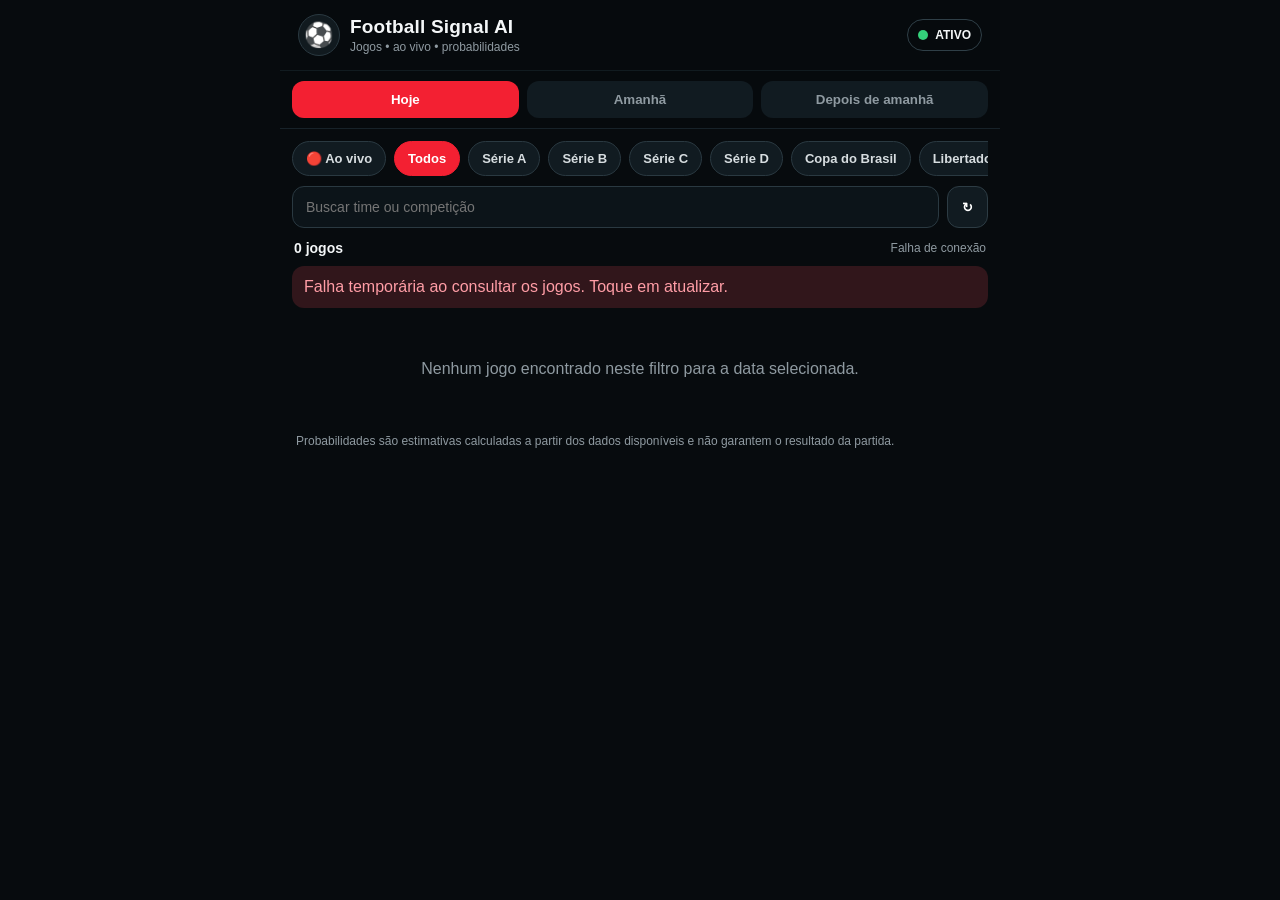
==== index.html @ c8e79b17 "Rebuild mobile UI with Sofascore-inspired match organization" ====
<!doctype html>
<html lang="pt-BR"><head><meta charset="utf-8"><meta name="viewport" content="width=device-width,initial-scale=1,maximum-scale=1,user-scalable=no"><meta name="theme-color" content="#070b0e"><title>Football Signal AI</title><style>
:root{--bg:#070b0e;--panel:#0d151a;--panel2:#111b21;--panel3:#162229;--text:#f4f7f8;--muted:#8f9aa1;--line:#24323a;--red:#f32032;--green:#34d27b;--amber:#f3c24f}
*{box-sizing:border-box}html,body{margin:0;background:var(--bg);color:var(--text);font-family:Inter,Arial,sans-serif}body{min-height:100vh}.app{max-width:720px;margin:auto;padding-bottom:40px}.topbar{position:sticky;top:0;z-index:20;background:rgba(7,11,14,.96);backdrop-filter:blur(12px);border-bottom:1px solid #172229}.brand{display:flex;align-items:center;justify-content:space-between;padding:14px 16px}.brand-left{display:flex;align-items:center;gap:10px}.ball{width:42px;height:42px;border-radius:50%;display:grid;place-items:center;background:#111a1f;border:1px solid #2a3941;font-size:24px}.title{font-size:19px;font-weight:900;letter-spacing:.2px}.subtitle{font-size:12px;color:var(--muted);margin-top:2px}.live-status{display:flex;align-items:center;gap:7px;font-weight:800;font-size:12px;border:1px solid #2f3f47;padding:8px 10px;border-radius:999px}.live-status i{width:10px;height:10px;border-radius:50%;background:var(--green);display:inline-block}.datebar{display:grid;grid-template-columns:repeat(3,1fr);gap:8px;padding:10px 12px;border-top:1px solid #111b20}.datebtn{border:0;background:var(--panel2);color:var(--muted);padding:11px 8px;border-radius:12px;font-weight:800}.datebtn.active{background:var(--red);color:#fff}.toolbar{padding:12px}.quick{display:flex;gap:8px;overflow-x:auto;scrollbar-width:none;padding-bottom:8px}.quick::-webkit-scrollbar{display:none}.chip{white-space:nowrap;border:1px solid #2a3941;background:var(--panel2);color:#d7dde0;border-radius:999px;padding:9px 13px;font-weight:800;font-size:13px}.chip.active{background:var(--red);border-color:var(--red);color:#fff}.searchrow{display:flex;gap:8px;margin-top:2px}.search{flex:1;border:1px solid #2a3941;background:#0c1419;color:#fff;border-radius:12px;padding:12px 13px;font-size:14px;outline:none}.refresh{border:1px solid #2d3c44;background:var(--panel2);color:#fff;border-radius:12px;padding:0 14px;font-weight:900}.summary{display:flex;align-items:center;justify-content:space-between;padding:0 14px 10px}.summary strong{font-size:14px}.summary span{font-size:12px;color:var(--muted)}.notice{margin:0 12px 10px;padding:12px;border-radius:12px;background:#31161b;color:#ff9da6;display:none}.league-card{margin:0 10px 12px;border:1px solid var(--line);border-radius:16px;overflow:hidden;background:var(--panel)}.league-head{display:flex;align-items:center;justify-content:space-between;padding:12px 13px;background:#10191f;border-bottom:1px solid var(--line)}.league-name{font-weight:900;font-size:15px}.league-count{font-size:12px;color:var(--muted)}.match{padding:12px 13px;border-bottom:1px solid #1f2b32}.match:last-child{border-bottom:0}.match-top{display:flex;align-items:flex-start;justify-content:space-between;gap:10px}.time{min-width:52px;color:var(--muted);font-size:12px;padding-top:3px}.fixture{flex:1}.team{display:flex;align-items:center;justify-content:space-between;gap:8px;font-weight:800;font-size:15px;line-height:1.45}.score{font-weight:900;min-width:24px;text-align:right}.state{font-size:11px;color:var(--muted);margin-top:3px}.live{color:#ff5663;font-weight:900}.markets{display:grid;grid-template-columns:repeat(3,1fr);gap:7px;margin-top:10px}.market{background:var(--panel3);border-radius:10px;padding:8px 6px;text-align:center}.market small{display:block;color:var(--muted);font-size:11px}.market b{display:block;font-size:16px;margin-top:2px}.confidence{margin-top:8px;background:#10271b;color:#55e28f;border-radius:10px;padding:8px;text-align:center;font-size:12px;font-weight:900}.empty{padding:42px 18px;text-align:center;color:var(--muted)}.footer-note{padding:0 16px;color:var(--muted);font-size:12px;line-height:1.5}@media(min-width:640px){.match{padding:14px 16px}.brand{padding-left:18px;padding-right:18px}}
</style></head><body><main class="app"><header class="topbar"><div class="brand"><div class="brand-left"><div class="ball">⚽</div><div><div class="title">Football Signal AI</div><div class="subtitle">Jogos • ao vivo • probabilidades</div></div></div><div class="live-status"><i></i>ATIVO</div></div><div class="datebar" id="days"></div></header><section class="toolbar"><div class="quick" id="leagueFilters"><button class="chip" onclick="setLeague('LIVE',this)">🔴 Ao vivo</button><button class="chip active" onclick="setLeague('ALL',this)">Todos</button><button class="chip" onclick="setLeague('serie a',this)">Série A</button><button class="chip" onclick="setLeague('serie b',this)">Série B</button><button class="chip" onclick="setLeague('serie c',this)">Série C</button><button class="chip" onclick="setLeague('serie d',this)">Série D</button><button class="chip" onclick="setLeague('copa do brasil',this)">Copa do Brasil</button><button class="chip" onclick="setLeague('libertadores',this)">Libertadores</button><button class="chip" onclick="setLeague('sudamericana',this)">Sul-Americana</button><button class="chip" onclick="setLeague('champions',this)">Champions</button></div><div class="searchrow"><input id="search" class="search" placeholder="Buscar time ou competição" oninput="render()"><button class="refresh" onclick="loadGames()">↻</button></div></section><div class="summary"><strong id="count">Carregando...</strong><span id="updated">Conectando</span></div><div id="notice" class="notice"></div><section id="games"></section><p class="footer-note">Probabilidades são estimativas calculadas a partir dos dados disponíveis e não garantem o resultado da partida.</p></main><script>
let games=[],selectedLeague='ALL',selectedDate=localISO(0);const API='/api/fixtures';
function localISO(add){let d=new Date();d.setDate(d.getDate()+add);return `${d.getFullYear()}-${String(d.getMonth()+1).padStart(2,'0')}-${String(d.getDate()).padStart(2,'0')}`}
function clean(s=''){return String(s).toLowerCase().normalize('NFD').replace(/[\u0300-\u036f]/g,'')}
function buildDays(){let el=document.getElementById('days');el.innerHTML='';['Hoje','Amanhã','Depois de amanhã'].forEach((n,i)=>{let b=document.createElement('button');b.className='datebtn'+(selectedDate===localISO(i)?' active':'');b.textContent=n;b.onclick=()=>{selectedDate=localISO(i);buildDays();loadGames()};el.appendChild(b)})}
function setLeague(v,btn){selectedLeague=v;document.querySelectorAll('#leagueFilters .chip').forEach(b=>b.classList.remove('active'));if(btn)btn.classList.add('active');render()}
function pct(g){let seed=[g.home.name,g.away.name,g.league].join('').split('').reduce((a,c)=>a+c.charCodeAt(0),0),h=30+(seed%35),d=18+(seed%15),a=100-h-d;if(a<15){a=15;h=100-d-a}return{home:h,draw:d,away:a}}
function normalize(g){let p=pct(g),sc=g.score||{};return{league:String(g.league||'Futebol'),country:String(g.country||''),home:g.home||{name:'Casa'},away:g.away||{name:'Fora'},start:g.start||'',live:!!g.live,finished:!!g.finished,state:g.state||'',scoreHome:sc.home,scoreAway:sc.away,p}}
function confidence(p){let max=Math.max(p.home,p.draw,p.away);if(p.home===max&&p.home>=55)return'🤖 CONFIANÇA CASA';if(p.away===max&&p.away>=55)return'🤖 CONFIANÇA FORA';if(p.draw===max&&p.draw>=40)return'🤖 CONFIANÇA EMPATE';return''}
function leagueMatch(g,v){if(v==='ALL')return true;if(v==='LIVE')return g.live;let l=clean(g.league),x=clean(v);if(x==='sudamericana')return l.includes('sudamericana')||l.includes('sul americana');return l.includes(x)}
function matchTime(g){if(g.live)return'<span class="live">AO VIVO</span>';if(!g.start)return'—';let d=new Date(g.start);return d.toLocaleTimeString('pt-BR',{hour:'2-digit',minute:'2-digit'})}
async function loadGames(){let n=document.getElementById('notice');n.style.display='none';document.getElementById('updated').textContent='Atualizando...';try{let r=await fetch(API+'?date='+selectedDate+'&_='+Date.now(),{cache:'no-store'});if(!r.ok)throw Error('HTTP '+r.status);let data=await r.json();games=(data.games||[]).map(normalize);document.getElementById('updated').textContent=`${games.length} carregados • ${new Date().toLocaleTimeString('pt-BR',{hour:'2-digit',minute:'2-digit'})}`;render()}catch(e){games=[];n.textContent='Falha temporária ao consultar os jogos. Toque em atualizar.';n.style.display='block';document.getElementById('updated').textContent='Falha de conexão';render()}}
function render(){let q=clean(document.getElementById('search').value),list=games.filter(g=>leagueMatch(g,selectedLeague)&&clean(`${g.home.name} ${g.away.name} ${g.league} ${g.country}`).includes(q));list.sort((a,b)=>(Number(b.live)-Number(a.live))||(new Date(a.start||0)-new Date(b.start||0)));document.getElementById('count').textContent=list.length+' jogos';let root=document.getElementById('games');root.innerHTML='';if(!list.length){root.innerHTML='<div class="empty">Nenhum jogo encontrado neste filtro para a data selecionada.</div>';return}let groups={};list.forEach(g=>(groups[g.league]??=[]).push(g));Object.entries(groups).forEach(([league,arr])=>{let card=document.createElement('div');card.className='league-card';card.innerHTML=`<div class="league-head"><div class="league-name">${league}</div><div class="league-count">${arr.length} jogo${arr.length>1?'s':''}</div></div>`;arr.forEach(g=>{let c=confidence(g.p),scoreH=g.scoreHome==null?'':g.scoreHome,scoreA=g.scoreAway==null?'':g.scoreAway,state=g.live?g.state:(g.finished?'Finalizado':g.state||'Agendado');card.insertAdjacentHTML('beforeend',`<div class="match"><div class="match-top"><div class="time">${matchTime(g)}</div><div class="fixture"><div class="team"><span>${g.home.name}</span><span class="score">${scoreH}</span></div><div class="team"><span>${g.away.name}</span><span class="score">${scoreA}</span></div><div class="state">${state}</div></div></div><div class="markets"><div class="market"><small>Casa</small><b>${g.p.home}%</b></div><div class="market"><small>Empate</small><b>${g.p.draw}%</b></div><div class="market"><small>Fora</small><b>${g.p.away}%</b></div></div>${c?`<div class="confidence">${c}</div>`:''}</div>`)});root.appendChild(card)})}
buildDays();loadGames();setInterval(loadGames,60000);
</script></body></html>
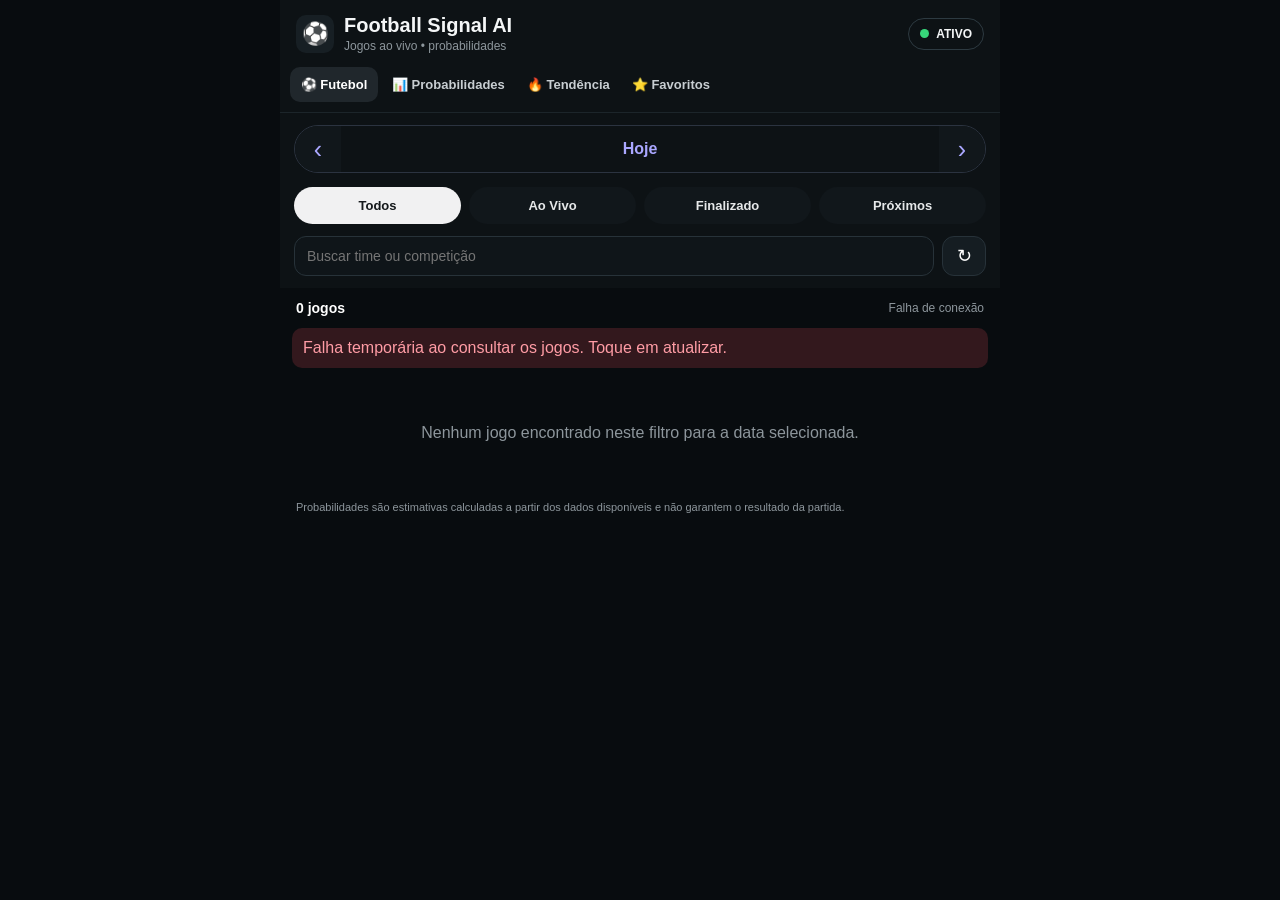
==== commit 512f6544: "Rebuild mobile match list with Sofascore-inspired structure and confidence probabilities" ====
--- a/index.html
+++ b/index.html
@@ -1,19 +1,20 @@
 <!doctype html>
-<html lang="pt-BR"><head><meta charset="utf-8"><meta name="viewport" content="width=device-width,initial-scale=1,maximum-scale=1,user-scalable=no"><meta name="theme-color" content="#070b0e"><title>Football Signal AI</title><style>
-:root{--bg:#070b0e;--panel:#0d151a;--panel2:#111b21;--panel3:#162229;--text:#f4f7f8;--muted:#8f9aa1;--line:#24323a;--red:#f32032;--green:#34d27b;--amber:#f3c24f}
-*{box-sizing:border-box}html,body{margin:0;background:var(--bg);color:var(--text);font-family:Inter,Arial,sans-serif}body{min-height:100vh}.app{max-width:720px;margin:auto;padding-bottom:40px}.topbar{position:sticky;top:0;z-index:20;background:rgba(7,11,14,.96);backdrop-filter:blur(12px);border-bottom:1px solid #172229}.brand{display:flex;align-items:center;justify-content:space-between;padding:14px 16px}.brand-left{display:flex;align-items:center;gap:10px}.ball{width:42px;height:42px;border-radius:50%;display:grid;place-items:center;background:#111a1f;border:1px solid #2a3941;font-size:24px}.title{font-size:19px;font-weight:900;letter-spacing:.2px}.subtitle{font-size:12px;color:var(--muted);margin-top:2px}.live-status{display:flex;align-items:center;gap:7px;font-weight:800;font-size:12px;border:1px solid #2f3f47;padding:8px 10px;border-radius:999px}.live-status i{width:10px;height:10px;border-radius:50%;background:var(--green);display:inline-block}.datebar{display:grid;grid-template-columns:repeat(3,1fr);gap:8px;padding:10px 12px;border-top:1px solid #111b20}.datebtn{border:0;background:var(--panel2);color:var(--muted);padding:11px 8px;border-radius:12px;font-weight:800}.datebtn.active{background:var(--red);color:#fff}.toolbar{padding:12px}.quick{display:flex;gap:8px;overflow-x:auto;scrollbar-width:none;padding-bottom:8px}.quick::-webkit-scrollbar{display:none}.chip{white-space:nowrap;border:1px solid #2a3941;background:var(--panel2);color:#d7dde0;border-radius:999px;padding:9px 13px;font-weight:800;font-size:13px}.chip.active{background:var(--red);border-color:var(--red);color:#fff}.searchrow{display:flex;gap:8px;margin-top:2px}.search{flex:1;border:1px solid #2a3941;background:#0c1419;color:#fff;border-radius:12px;padding:12px 13px;font-size:14px;outline:none}.refresh{border:1px solid #2d3c44;background:var(--panel2);color:#fff;border-radius:12px;padding:0 14px;font-weight:900}.summary{display:flex;align-items:center;justify-content:space-between;padding:0 14px 10px}.summary strong{font-size:14px}.summary span{font-size:12px;color:var(--muted)}.notice{margin:0 12px 10px;padding:12px;border-radius:12px;background:#31161b;color:#ff9da6;display:none}.league-card{margin:0 10px 12px;border:1px solid var(--line);border-radius:16px;overflow:hidden;background:var(--panel)}.league-head{display:flex;align-items:center;justify-content:space-between;padding:12px 13px;background:#10191f;border-bottom:1px solid var(--line)}.league-name{font-weight:900;font-size:15px}.league-count{font-size:12px;color:var(--muted)}.match{padding:12px 13px;border-bottom:1px solid #1f2b32}.match:last-child{border-bottom:0}.match-top{display:flex;align-items:flex-start;justify-content:space-between;gap:10px}.time{min-width:52px;color:var(--muted);font-size:12px;padding-top:3px}.fixture{flex:1}.team{display:flex;align-items:center;justify-content:space-between;gap:8px;font-weight:800;font-size:15px;line-height:1.45}.score{font-weight:900;min-width:24px;text-align:right}.state{font-size:11px;color:var(--muted);margin-top:3px}.live{color:#ff5663;font-weight:900}.markets{display:grid;grid-template-columns:repeat(3,1fr);gap:7px;margin-top:10px}.market{background:var(--panel3);border-radius:10px;padding:8px 6px;text-align:center}.market small{display:block;color:var(--muted);font-size:11px}.market b{display:block;font-size:16px;margin-top:2px}.confidence{margin-top:8px;background:#10271b;color:#55e28f;border-radius:10px;padding:8px;text-align:center;font-size:12px;font-weight:900}.empty{padding:42px 18px;text-align:center;color:var(--muted)}.footer-note{padding:0 16px;color:var(--muted);font-size:12px;line-height:1.5}@media(min-width:640px){.match{padding:14px 16px}.brand{padding-left:18px;padding-right:18px}}
-</style></head><body><main class="app"><header class="topbar"><div class="brand"><div class="brand-left"><div class="ball">⚽</div><div><div class="title">Football Signal AI</div><div class="subtitle">Jogos • ao vivo • probabilidades</div></div></div><div class="live-status"><i></i>ATIVO</div></div><div class="datebar" id="days"></div></header><section class="toolbar"><div class="quick" id="leagueFilters"><button class="chip" onclick="setLeague('LIVE',this)">🔴 Ao vivo</button><button class="chip active" onclick="setLeague('ALL',this)">Todos</button><button class="chip" onclick="setLeague('serie a',this)">Série A</button><button class="chip" onclick="setLeague('serie b',this)">Série B</button><button class="chip" onclick="setLeague('serie c',this)">Série C</button><button class="chip" onclick="setLeague('serie d',this)">Série D</button><button class="chip" onclick="setLeague('copa do brasil',this)">Copa do Brasil</button><button class="chip" onclick="setLeague('libertadores',this)">Libertadores</button><button class="chip" onclick="setLeague('sudamericana',this)">Sul-Americana</button><button class="chip" onclick="setLeague('champions',this)">Champions</button></div><div class="searchrow"><input id="search" class="search" placeholder="Buscar time ou competição" oninput="render()"><button class="refresh" onclick="loadGames()">↻</button></div></section><div class="summary"><strong id="count">Carregando...</strong><span id="updated">Conectando</span></div><div id="notice" class="notice"></div><section id="games"></section><p class="footer-note">Probabilidades são estimativas calculadas a partir dos dados disponíveis e não garantem o resultado da partida.</p></main><script>
-let games=[],selectedLeague='ALL',selectedDate=localISO(0);const API='/api/fixtures';
+<html lang="pt-BR"><head><meta charset="utf-8"><meta name="viewport" content="width=device-width,initial-scale=1,maximum-scale=1,user-scalable=no"><meta name="theme-color" content="#0b0f12"><title>Football Signal AI</title><style>
+:root{--bg:#080c0f;--surface:#11171b;--surface2:#171e23;--surface3:#1c252b;--text:#f4f6f7;--muted:#8d969c;--line:#273239;--accent:#7b78ff;--red:#c93d46;--green:#37d67a}
+*{box-sizing:border-box}html,body{margin:0;background:var(--bg);color:var(--text);font-family:Inter,Arial,sans-serif}body{min-height:100vh}.app{max-width:720px;margin:auto;padding-bottom:28px}.top{position:sticky;top:0;z-index:30;background:#0d1215;border-bottom:1px solid #1c252a}.brand{display:flex;align-items:center;justify-content:space-between;padding:14px 16px}.brand-left{display:flex;align-items:center;gap:10px}.logo{width:38px;height:38px;border-radius:10px;background:#171f24;display:grid;place-items:center;font-size:22px}.brand h1{font-size:20px;margin:0;font-weight:900}.brand p{margin:2px 0 0;color:var(--muted);font-size:12px}.activebot{display:flex;align-items:center;gap:7px;padding:8px 11px;border-radius:999px;border:1px solid #2d3a41;font-weight:900;font-size:12px}.activebot i{width:9px;height:9px;background:var(--green);border-radius:50%;display:block}.sports{display:flex;gap:6px;overflow:auto;padding:0 10px 10px;scrollbar-width:none}.sports::-webkit-scrollbar{display:none}.sport{min-width:88px;text-align:center;padding:10px 8px;border-radius:10px;background:transparent;color:#c8ced2;font-weight:800;font-size:13px;border:0}.sport.active{background:#20272c;color:#fff}.controls{padding:12px 14px;background:#0d1215}.date-nav{display:grid;grid-template-columns:46px 1fr 46px;align-items:center;border:1px solid #2b3340;border-radius:999px;overflow:hidden}.date-nav button{border:0;background:#11171b;color:#aaa7ff;height:46px;font-size:25px}.date-center{text-align:center;font-weight:900;color:#aaa7ff}.tabs{display:grid;grid-template-columns:repeat(4,1fr);gap:8px;margin-top:14px}.tab{border:0;border-radius:999px;padding:11px 5px;background:#11171b;color:#e6e8e9;font-weight:900;font-size:13px}.tab.active{background:#f1f1f2;color:#15191c}.tab.live.active{background:#4d252a;color:#ff666d}.tools{display:flex;gap:8px;margin-top:12px}.search{flex:1;border:1px solid var(--line);border-radius:12px;background:#0f1519;color:#fff;padding:11px 12px;font-size:14px}.refresh{width:44px;border:1px solid var(--line);border-radius:12px;background:#151d22;color:#fff;font-size:18px}.summary{display:flex;justify-content:space-between;align-items:center;padding:12px 16px;color:var(--muted);font-size:12px}.summary b{color:#fff;font-size:14px}.notice{display:none;margin:0 12px 10px;padding:11px;border-radius:10px;background:#33181d;color:#ff9ca5}.league{margin:0 12px 12px;border-radius:18px;overflow:hidden;background:var(--surface);border:1px solid var(--line)}.league-head{display:grid;grid-template-columns:44px 1fr auto 42px;align-items:center;gap:8px;padding:12px 12px;background:#12191d}.cup{width:36px;height:36px;border-radius:50%;background:#1b252b;display:grid;place-items:center;font-size:20px}.lname{font-weight:900;font-size:15px;line-height:1.2}.country{color:var(--muted);font-size:12px;margin-top:3px}.badge{min-width:28px;height:28px;border-radius:50%;background:#0c1114;display:grid;place-items:center;font-size:12px;font-weight:900}.chev{width:38px;height:38px;border:1px solid #2d383f;border-radius:50%;display:grid;place-items:center;color:#aab2b7;font-size:19px}.match{display:grid;grid-template-columns:58px 1fr 34px;gap:8px;padding:11px 12px;border-top:1px solid #222c32;align-items:center}.mtime{font-size:12px;color:var(--muted);text-align:center}.mtime.live{color:#ff5962;font-weight:900}.teams{min-width:0}.team{display:flex;justify-content:space-between;align-items:center;gap:8px;line-height:1.5;font-weight:800}.team span:first-child{white-space:nowrap;overflow:hidden;text-overflow:ellipsis}.score{min-width:20px;text-align:right;font-weight:900}.fav{font-size:22px;color:#9aa3a8;text-align:center}.state{font-size:11px;color:var(--muted);margin-top:3px}.probs{grid-column:1/-1;display:grid;grid-template-columns:repeat(3,1fr);gap:7px;margin-top:3px}.prob{background:var(--surface3);border-radius:9px;padding:8px 5px;text-align:center}.prob small{display:block;color:var(--muted);font-size:10px}.prob b{display:block;font-size:15px;margin-top:2px}.confidence{grid-column:1/-1;background:#10271b;color:#52e38c;border-radius:9px;padding:8px;text-align:center;font-size:12px;font-weight:900}.empty{text-align:center;color:var(--muted);padding:46px 18px}.footer{padding:0 16px;color:var(--muted);font-size:11px;line-height:1.5}@media(max-width:430px){.brand h1{font-size:18px}.tabs{gap:6px}.tab{font-size:12px}.league{margin-left:8px;margin-right:8px}.match{grid-template-columns:52px 1fr 30px}}
+</style></head><body><main class="app"><header class="top"><div class="brand"><div class="brand-left"><div class="logo">⚽</div><div><h1>Football Signal AI</h1><p>Jogos ao vivo • probabilidades</p></div></div><div class="activebot"><i></i>ATIVO</div></div><div class="sports"><button class="sport active">⚽ Futebol</button><button class="sport">📊 Probabilidades</button><button class="sport">🔥 Tendência</button><button class="sport">⭐ Favoritos</button></div></header><section class="controls"><div class="date-nav"><button onclick="changeDay(-1)">‹</button><div class="date-center" id="dateLabel">Hoje</div><button onclick="changeDay(1)">›</button></div><div class="tabs"><button class="tab active" data-filter="ALL" onclick="setFilter('ALL',this)">Todos</button><button class="tab live" data-filter="LIVE" onclick="setFilter('LIVE',this)">Ao Vivo</button><button class="tab" data-filter="FINISHED" onclick="setFilter('FINISHED',this)">Finalizado</button><button class="tab" data-filter="UPCOMING" onclick="setFilter('UPCOMING',this)">Próximos</button></div><div class="tools"><input id="search" class="search" placeholder="Buscar time ou competição" oninput="render()"><button class="refresh" onclick="loadGames()">↻</button></div></section><div class="summary"><b id="count">Carregando...</b><span id="updated">Conectando</span></div><div class="notice" id="notice"></div><section id="games"></section><p class="footer">Probabilidades são estimativas calculadas a partir dos dados disponíveis e não garantem o resultado da partida.</p></main><script>
+let games=[],selectedFilter='ALL',dayOffset=0,selectedDate=localISO(0);const API='/api/fixtures';
 function localISO(add){let d=new Date();d.setDate(d.getDate()+add);return `${d.getFullYear()}-${String(d.getMonth()+1).padStart(2,'0')}-${String(d.getDate()).padStart(2,'0')}`}
 function clean(s=''){return String(s).toLowerCase().normalize('NFD').replace(/[\u0300-\u036f]/g,'')}
-function buildDays(){let el=document.getElementById('days');el.innerHTML='';['Hoje','Amanhã','Depois de amanhã'].forEach((n,i)=>{let b=document.createElement('button');b.className='datebtn'+(selectedDate===localISO(i)?' active':'');b.textContent=n;b.onclick=()=>{selectedDate=localISO(i);buildDays();loadGames()};el.appendChild(b)})}
-function setLeague(v,btn){selectedLeague=v;document.querySelectorAll('#leagueFilters .chip').forEach(b=>b.classList.remove('active'));if(btn)btn.classList.add('active');render()}
+function dateText(){if(dayOffset===0)return'Hoje';if(dayOffset===1)return'Amanhã';if(dayOffset===-1)return'Ontem';let d=new Date();d.setDate(d.getDate()+dayOffset);return d.toLocaleDateString('pt-BR',{day:'2-digit',month:'short'})}
+function changeDay(n){dayOffset+=n;selectedDate=localISO(dayOffset);document.getElementById('dateLabel').textContent=dateText();loadGames()}
+function setFilter(v,btn){selectedFilter=v;document.querySelectorAll('.tab').forEach(b=>b.classList.remove('active'));btn.classList.add('active');render()}
 function pct(g){let seed=[g.home.name,g.away.name,g.league].join('').split('').reduce((a,c)=>a+c.charCodeAt(0),0),h=30+(seed%35),d=18+(seed%15),a=100-h-d;if(a<15){a=15;h=100-d-a}return{home:h,draw:d,away:a}}
 function normalize(g){let p=pct(g),sc=g.score||{};return{league:String(g.league||'Futebol'),country:String(g.country||''),home:g.home||{name:'Casa'},away:g.away||{name:'Fora'},start:g.start||'',live:!!g.live,finished:!!g.finished,state:g.state||'',scoreHome:sc.home,scoreAway:sc.away,p}}
 function confidence(p){let max=Math.max(p.home,p.draw,p.away);if(p.home===max&&p.home>=55)return'🤖 CONFIANÇA CASA';if(p.away===max&&p.away>=55)return'🤖 CONFIANÇA FORA';if(p.draw===max&&p.draw>=40)return'🤖 CONFIANÇA EMPATE';return''}
-function leagueMatch(g,v){if(v==='ALL')return true;if(v==='LIVE')return g.live;let l=clean(g.league),x=clean(v);if(x==='sudamericana')return l.includes('sudamericana')||l.includes('sul americana');return l.includes(x)}
-function matchTime(g){if(g.live)return'<span class="live">AO VIVO</span>';if(!g.start)return'—';let d=new Date(g.start);return d.toLocaleTimeString('pt-BR',{hour:'2-digit',minute:'2-digit'})}
+function filterMatch(g){if(selectedFilter==='LIVE')return g.live;if(selectedFilter==='FINISHED')return g.finished;if(selectedFilter==='UPCOMING')return !g.live&&!g.finished;return true}
+function timeText(g){if(g.live)return'AO VIVO';if(!g.start)return'—';return new Date(g.start).toLocaleTimeString('pt-BR',{hour:'2-digit',minute:'2-digit'})}
 async function loadGames(){let n=document.getElementById('notice');n.style.display='none';document.getElementById('updated').textContent='Atualizando...';try{let r=await fetch(API+'?date='+selectedDate+'&_='+Date.now(),{cache:'no-store'});if(!r.ok)throw Error('HTTP '+r.status);let data=await r.json();games=(data.games||[]).map(normalize);document.getElementById('updated').textContent=`${games.length} carregados • ${new Date().toLocaleTimeString('pt-BR',{hour:'2-digit',minute:'2-digit'})}`;render()}catch(e){games=[];n.textContent='Falha temporária ao consultar os jogos. Toque em atualizar.';n.style.display='block';document.getElementById('updated').textContent='Falha de conexão';render()}}
-function render(){let q=clean(document.getElementById('search').value),list=games.filter(g=>leagueMatch(g,selectedLeague)&&clean(`${g.home.name} ${g.away.name} ${g.league} ${g.country}`).includes(q));list.sort((a,b)=>(Number(b.live)-Number(a.live))||(new Date(a.start||0)-new Date(b.start||0)));document.getElementById('count').textContent=list.length+' jogos';let root=document.getElementById('games');root.innerHTML='';if(!list.length){root.innerHTML='<div class="empty">Nenhum jogo encontrado neste filtro para a data selecionada.</div>';return}let groups={};list.forEach(g=>(groups[g.league]??=[]).push(g));Object.entries(groups).forEach(([league,arr])=>{let card=document.createElement('div');card.className='league-card';card.innerHTML=`<div class="league-head"><div class="league-name">${league}</div><div class="league-count">${arr.length} jogo${arr.length>1?'s':''}</div></div>`;arr.forEach(g=>{let c=confidence(g.p),scoreH=g.scoreHome==null?'':g.scoreHome,scoreA=g.scoreAway==null?'':g.scoreAway,state=g.live?g.state:(g.finished?'Finalizado':g.state||'Agendado');card.insertAdjacentHTML('beforeend',`<div class="match"><div class="match-top"><div class="time">${matchTime(g)}</div><div class="fixture"><div class="team"><span>${g.home.name}</span><span class="score">${scoreH}</span></div><div class="team"><span>${g.away.name}</span><span class="score">${scoreA}</span></div><div class="state">${state}</div></div></div><div class="markets"><div class="market"><small>Casa</small><b>${g.p.home}%</b></div><div class="market"><small>Empate</small><b>${g.p.draw}%</b></div><div class="market"><small>Fora</small><b>${g.p.away}%</b></div></div>${c?`<div class="confidence">${c}</div>`:''}</div>`)});root.appendChild(card)})}
-buildDays();loadGames();setInterval(loadGames,60000);
+function render(){let q=clean(document.getElementById('search').value),list=games.filter(g=>filterMatch(g)&&clean(`${g.home.name} ${g.away.name} ${g.league} ${g.country}`).includes(q));list.sort((a,b)=>(Number(b.live)-Number(a.live))||(new Date(a.start||0)-new Date(b.start||0)));document.getElementById('count').textContent=list.length+' jogos';let root=document.getElementById('games');root.innerHTML='';if(!list.length){root.innerHTML='<div class="empty">Nenhum jogo encontrado neste filtro para a data selecionada.</div>';return}let groups={};list.forEach(g=>(groups[g.league]??=[]).push(g));Object.entries(groups).forEach(([league,arr])=>{let country=arr.find(x=>x.country)?.country||'';let card=document.createElement('div');card.className='league';card.innerHTML=`<div class="league-head"><div class="cup">🏆</div><div><div class="lname">${league}</div><div class="country">${country||'Futebol'}</div></div><div class="badge">${arr.length}</div><div class="chev">⌃</div></div>`;arr.forEach(g=>{let c=confidence(g.p),sh=g.scoreHome==null?'':g.scoreHome,sa=g.scoreAway==null?'':g.scoreAway,st=g.live?g.state:(g.finished?'Finalizado':g.state||'Agendado');card.insertAdjacentHTML('beforeend',`<div class="match"><div class="mtime ${g.live?'live':''}">${timeText(g)}</div><div class="teams"><div class="team"><span>${g.home.name}</span><span class="score">${sh}</span></div><div class="team"><span>${g.away.name}</span><span class="score">${sa}</span></div><div class="state">${st}</div></div><div class="fav">☆</div><div class="probs"><div class="prob"><small>Casa</small><b>${g.p.home}%</b></div><div class="prob"><small>Empate</small><b>${g.p.draw}%</b></div><div class="prob"><small>Fora</small><b>${g.p.away}%</b></div></div>${c?`<div class="confidence">${c}</div>`:''}</div>`)});root.appendChild(card)})}
+document.getElementById('dateLabel').textContent=dateText();loadGames();setInterval(loadGames,60000);
 </script></body></html>
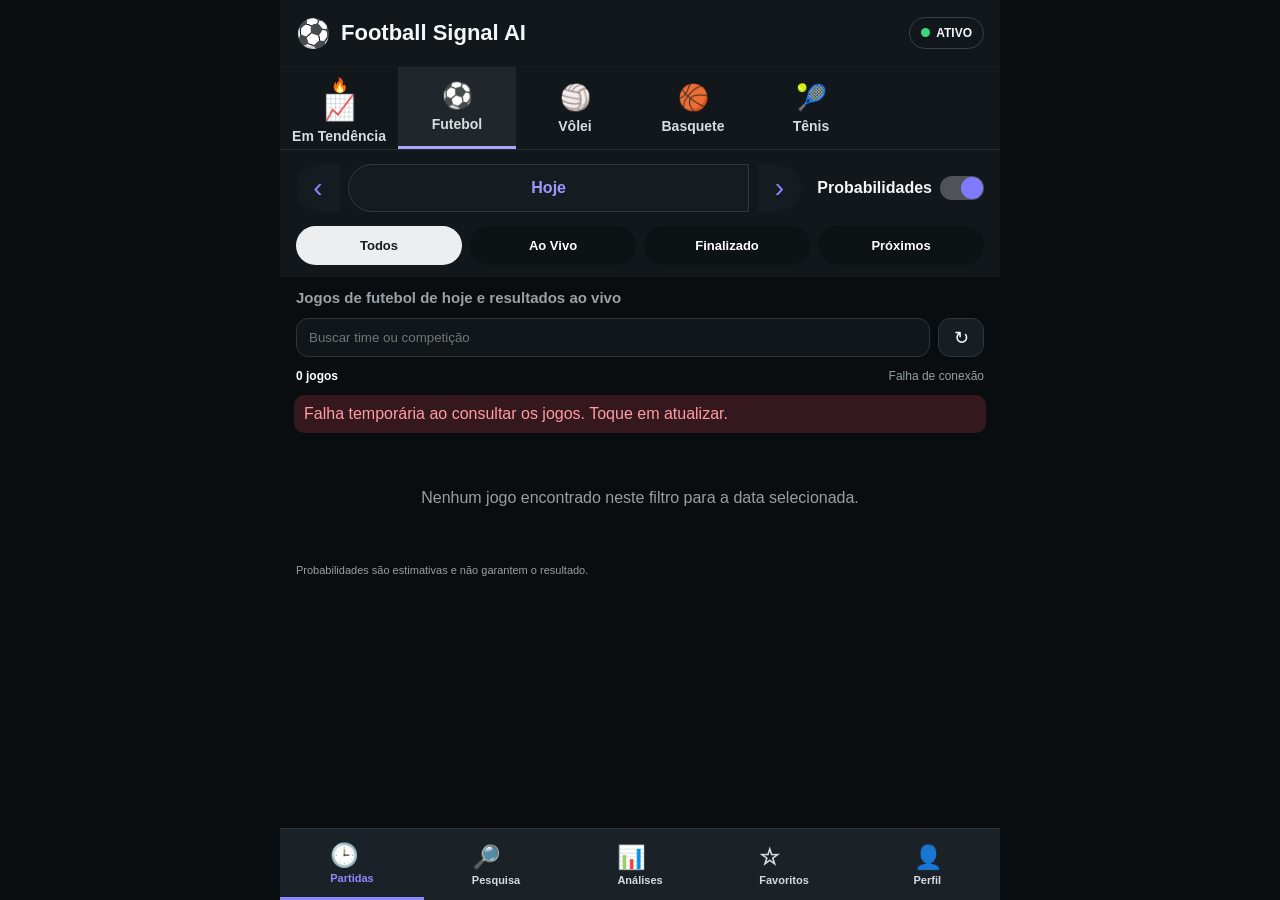
==== commit 53201ca1: "Match mobile layout to Sofascore-style reference on first open" ====
--- a/index.html
+++ b/index.html
@@ -1,8 +1,8 @@
 <!doctype html>
-<html lang="pt-BR"><head><meta charset="utf-8"><meta name="viewport" content="width=device-width,initial-scale=1,maximum-scale=1,user-scalable=no"><meta name="theme-color" content="#0b0f12"><title>Football Signal AI</title><style>
-:root{--bg:#080c0f;--surface:#11171b;--surface2:#171e23;--surface3:#1c252b;--text:#f4f6f7;--muted:#8d969c;--line:#273239;--accent:#7b78ff;--red:#c93d46;--green:#37d67a}
-*{box-sizing:border-box}html,body{margin:0;background:var(--bg);color:var(--text);font-family:Inter,Arial,sans-serif}body{min-height:100vh}.app{max-width:720px;margin:auto;padding-bottom:28px}.top{position:sticky;top:0;z-index:30;background:#0d1215;border-bottom:1px solid #1c252a}.brand{display:flex;align-items:center;justify-content:space-between;padding:14px 16px}.brand-left{display:flex;align-items:center;gap:10px}.logo{width:38px;height:38px;border-radius:10px;background:#171f24;display:grid;place-items:center;font-size:22px}.brand h1{font-size:20px;margin:0;font-weight:900}.brand p{margin:2px 0 0;color:var(--muted);font-size:12px}.activebot{display:flex;align-items:center;gap:7px;padding:8px 11px;border-radius:999px;border:1px solid #2d3a41;font-weight:900;font-size:12px}.activebot i{width:9px;height:9px;background:var(--green);border-radius:50%;display:block}.sports{display:flex;gap:6px;overflow:auto;padding:0 10px 10px;scrollbar-width:none}.sports::-webkit-scrollbar{display:none}.sport{min-width:88px;text-align:center;padding:10px 8px;border-radius:10px;background:transparent;color:#c8ced2;font-weight:800;font-size:13px;border:0}.sport.active{background:#20272c;color:#fff}.controls{padding:12px 14px;background:#0d1215}.date-nav{display:grid;grid-template-columns:46px 1fr 46px;align-items:center;border:1px solid #2b3340;border-radius:999px;overflow:hidden}.date-nav button{border:0;background:#11171b;color:#aaa7ff;height:46px;font-size:25px}.date-center{text-align:center;font-weight:900;color:#aaa7ff}.tabs{display:grid;grid-template-columns:repeat(4,1fr);gap:8px;margin-top:14px}.tab{border:0;border-radius:999px;padding:11px 5px;background:#11171b;color:#e6e8e9;font-weight:900;font-size:13px}.tab.active{background:#f1f1f2;color:#15191c}.tab.live.active{background:#4d252a;color:#ff666d}.tools{display:flex;gap:8px;margin-top:12px}.search{flex:1;border:1px solid var(--line);border-radius:12px;background:#0f1519;color:#fff;padding:11px 12px;font-size:14px}.refresh{width:44px;border:1px solid var(--line);border-radius:12px;background:#151d22;color:#fff;font-size:18px}.summary{display:flex;justify-content:space-between;align-items:center;padding:12px 16px;color:var(--muted);font-size:12px}.summary b{color:#fff;font-size:14px}.notice{display:none;margin:0 12px 10px;padding:11px;border-radius:10px;background:#33181d;color:#ff9ca5}.league{margin:0 12px 12px;border-radius:18px;overflow:hidden;background:var(--surface);border:1px solid var(--line)}.league-head{display:grid;grid-template-columns:44px 1fr auto 42px;align-items:center;gap:8px;padding:12px 12px;background:#12191d}.cup{width:36px;height:36px;border-radius:50%;background:#1b252b;display:grid;place-items:center;font-size:20px}.lname{font-weight:900;font-size:15px;line-height:1.2}.country{color:var(--muted);font-size:12px;margin-top:3px}.badge{min-width:28px;height:28px;border-radius:50%;background:#0c1114;display:grid;place-items:center;font-size:12px;font-weight:900}.chev{width:38px;height:38px;border:1px solid #2d383f;border-radius:50%;display:grid;place-items:center;color:#aab2b7;font-size:19px}.match{display:grid;grid-template-columns:58px 1fr 34px;gap:8px;padding:11px 12px;border-top:1px solid #222c32;align-items:center}.mtime{font-size:12px;color:var(--muted);text-align:center}.mtime.live{color:#ff5962;font-weight:900}.teams{min-width:0}.team{display:flex;justify-content:space-between;align-items:center;gap:8px;line-height:1.5;font-weight:800}.team span:first-child{white-space:nowrap;overflow:hidden;text-overflow:ellipsis}.score{min-width:20px;text-align:right;font-weight:900}.fav{font-size:22px;color:#9aa3a8;text-align:center}.state{font-size:11px;color:var(--muted);margin-top:3px}.probs{grid-column:1/-1;display:grid;grid-template-columns:repeat(3,1fr);gap:7px;margin-top:3px}.prob{background:var(--surface3);border-radius:9px;padding:8px 5px;text-align:center}.prob small{display:block;color:var(--muted);font-size:10px}.prob b{display:block;font-size:15px;margin-top:2px}.confidence{grid-column:1/-1;background:#10271b;color:#52e38c;border-radius:9px;padding:8px;text-align:center;font-size:12px;font-weight:900}.empty{text-align:center;color:var(--muted);padding:46px 18px}.footer{padding:0 16px;color:var(--muted);font-size:11px;line-height:1.5}@media(max-width:430px){.brand h1{font-size:18px}.tabs{gap:6px}.tab{font-size:12px}.league{margin-left:8px;margin-right:8px}.match{grid-template-columns:52px 1fr 30px}}
-</style></head><body><main class="app"><header class="top"><div class="brand"><div class="brand-left"><div class="logo">⚽</div><div><h1>Football Signal AI</h1><p>Jogos ao vivo • probabilidades</p></div></div><div class="activebot"><i></i>ATIVO</div></div><div class="sports"><button class="sport active">⚽ Futebol</button><button class="sport">📊 Probabilidades</button><button class="sport">🔥 Tendência</button><button class="sport">⭐ Favoritos</button></div></header><section class="controls"><div class="date-nav"><button onclick="changeDay(-1)">‹</button><div class="date-center" id="dateLabel">Hoje</div><button onclick="changeDay(1)">›</button></div><div class="tabs"><button class="tab active" data-filter="ALL" onclick="setFilter('ALL',this)">Todos</button><button class="tab live" data-filter="LIVE" onclick="setFilter('LIVE',this)">Ao Vivo</button><button class="tab" data-filter="FINISHED" onclick="setFilter('FINISHED',this)">Finalizado</button><button class="tab" data-filter="UPCOMING" onclick="setFilter('UPCOMING',this)">Próximos</button></div><div class="tools"><input id="search" class="search" placeholder="Buscar time ou competição" oninput="render()"><button class="refresh" onclick="loadGames()">↻</button></div></section><div class="summary"><b id="count">Carregando...</b><span id="updated">Conectando</span></div><div class="notice" id="notice"></div><section id="games"></section><p class="footer">Probabilidades são estimativas calculadas a partir dos dados disponíveis e não garantem o resultado da partida.</p></main><script>
+<html lang="pt-BR"><head><meta charset="utf-8"><meta name="viewport" content="width=device-width,initial-scale=1,maximum-scale=1,user-scalable=no"><meta name="theme-color" content="#11171b"><title>Football Signal AI</title><style>
+:root{--bg:#090d10;--top:#11171b;--panel:#171d21;--panel2:#20272c;--panel3:#252d33;--text:#f5f6f7;--muted:#979fa5;--line:#2d363c;--accent:#7874ff;--live:#9d2f38;--green:#39d67d}
+*{box-sizing:border-box}html,body{margin:0;background:var(--bg);color:var(--text);font-family:Inter,Arial,sans-serif}body{min-height:100vh}.app{max-width:720px;margin:auto;padding-bottom:82px}.header{position:sticky;top:0;z-index:20;background:var(--top);border-bottom:1px solid #242c31}.brand{height:66px;display:flex;align-items:center;justify-content:space-between;padding:0 16px}.brand-left{display:flex;align-items:center;gap:10px}.mark{font-size:28px}.brand-title{font-size:22px;font-weight:900}.bot{font-size:12px;font-weight:900;border:1px solid #364149;border-radius:999px;padding:8px 11px}.bot i{display:inline-block;width:9px;height:9px;border-radius:50%;background:var(--green);margin-right:6px}.sports{display:flex;overflow-x:auto;scrollbar-width:none;border-top:1px solid #171e22}.sports::-webkit-scrollbar{display:none}.sport{min-width:118px;height:82px;border:0;background:transparent;color:#d9dddf;font-weight:800;font-size:14px;padding:10px}.sport.active{background:#20262b;border-bottom:3px solid #aaa7ff}.sport .ico{display:block;font-size:25px;margin-bottom:6px}.date-section{background:#11171b;padding:14px 16px 12px}.date-row{display:grid;grid-template-columns:44px 1fr 44px auto;align-items:center;gap:8px}.arrow{height:48px;border:0;background:#151b20;color:#8b86ff;font-size:28px}.datebox{height:48px;display:grid;place-items:center;border:1px solid #303744;background:#151b20;color:#9d98ff;font-weight:900}.datebox,.arrow:first-child{border-radius:999px 0 0 999px}.arrow:nth-child(3){border-radius:0 999px 999px 0}.prob-toggle{display:flex;align-items:center;gap:8px;font-weight:900;padding-left:8px}.switch{width:44px;height:24px;border-radius:999px;background:#4f5357;position:relative}.switch:after{content:'';position:absolute;right:1px;top:1px;width:22px;height:22px;border-radius:50%;background:#7f7aff}.tabs{display:grid;grid-template-columns:repeat(4,1fr);gap:8px;margin-top:14px}.tab{border:0;border-radius:999px;background:#0d1215;color:#fff;padding:12px 5px;font-size:13px;font-weight:900}.tab.active{background:#eceeef;color:#171b1e}.tab.live.active{background:#51262b;color:#ff656d}.intro{padding:12px 16px;color:#9aa1a6;font-size:15px;font-weight:700}.tools{display:flex;gap:8px;padding:0 16px 12px}.search{flex:1;border:1px solid var(--line);background:#10161a;color:#fff;border-radius:12px;padding:11px 12px}.refresh{width:46px;border:1px solid var(--line);background:#171e23;color:#fff;border-radius:12px;font-size:18px}.summary{display:flex;justify-content:space-between;padding:0 16px 12px;color:var(--muted);font-size:12px}.summary b{color:#fff}.notice{display:none;margin:0 14px 10px;padding:10px;border-radius:10px;background:#34181d;color:#ff9ca5}.league{margin:0 14px 12px;background:var(--panel);border-radius:18px;overflow:hidden;border:1px solid #2b343a}.league-head{display:grid;grid-template-columns:48px 1fr 30px 42px;align-items:center;gap:9px;padding:13px;background:#1b2227}.league-icon{width:38px;height:38px;border-radius:50%;display:grid;place-items:center;background:#262f35;font-size:21px}.lname{font-size:15px;font-weight:900}.country{font-size:12px;color:var(--muted);margin-top:3px}.badge{width:28px;height:28px;border-radius:50%;display:grid;place-items:center;background:#101518;font-size:12px;font-weight:900}.collapse{width:38px;height:38px;border:1px solid #374148;border-radius:50%;display:grid;place-items:center;color:#b6bdc1;font-size:19px}.match{display:grid;grid-template-columns:60px 1fr 36px;gap:8px;align-items:center;padding:11px 13px;border-top:1px solid #273137}.mtime{font-size:12px;color:var(--muted);text-align:center}.mtime.live{color:#ff636c;font-weight:900}.teams{min-width:0}.team{display:flex;align-items:center;justify-content:space-between;gap:8px;line-height:1.5;font-weight:800}.team-left{display:flex;align-items:center;min-width:0;gap:7px}.team-left img{width:20px;height:20px;object-fit:contain}.team-left span{white-space:nowrap;overflow:hidden;text-overflow:ellipsis}.score{font-weight:900}.fav{font-size:24px;text-align:center;color:#9da5aa}.state{font-size:10px;color:var(--muted);margin-top:3px}.probs{grid-column:1/-1;display:grid;grid-template-columns:repeat(3,1fr);gap:7px;margin-top:3px}.prob{background:#0f1417;border-radius:9px;padding:7px 5px;text-align:center}.prob small{display:block;color:var(--muted);font-size:10px}.prob b{display:block;font-size:14px;margin-top:2px}.confidence{grid-column:1/-1;background:#10271b;color:#55e48f;border-radius:9px;padding:8px;text-align:center;font-size:12px;font-weight:900}.empty{padding:46px 18px;text-align:center;color:var(--muted)}.footer-note{padding:0 16px 14px;color:var(--muted);font-size:11px}.bottom{position:fixed;left:50%;transform:translateX(-50%);bottom:0;z-index:30;width:min(720px,100%);height:72px;background:#1b2227;border-top:1px solid #2b343a;display:grid;grid-template-columns:repeat(5,1fr)}.nav{display:grid;place-items:center;color:#d6dadd;font-size:11px;font-weight:800}.nav span{display:block;font-size:23px;margin-bottom:3px}.nav.active{color:#8f89ff;border-bottom:3px solid #8f89ff}@media(max-width:430px){.brand-title{font-size:20px}.sport{min-width:104px}.prob-toggle{font-size:13px}.league{margin-left:8px;margin-right:8px}}
+</style></head><body><main class="app"><header class="header"><div class="brand"><div class="brand-left"><div class="mark">⚽</div><div class="brand-title">Football Signal AI</div></div><div class="bot"><i></i>ATIVO</div></div><div class="sports"><button class="sport">🔥<span class="ico">📈</span>Em Tendência</button><button class="sport active"><span class="ico">⚽</span>Futebol</button><button class="sport"><span class="ico">🏐</span>Vôlei</button><button class="sport"><span class="ico">🏀</span>Basquete</button><button class="sport"><span class="ico">🎾</span>Tênis</button></div></header><section class="date-section"><div class="date-row"><button class="arrow" onclick="changeDay(-1)">‹</button><div class="datebox" id="dateLabel">Hoje</div><button class="arrow" onclick="changeDay(1)">›</button><div class="prob-toggle">Probabilidades <span class="switch"></span></div></div><div class="tabs"><button class="tab active" onclick="setFilter('ALL',this)">Todos</button><button class="tab live" onclick="setFilter('LIVE',this)">Ao Vivo</button><button class="tab" onclick="setFilter('FINISHED',this)">Finalizado</button><button class="tab" onclick="setFilter('UPCOMING',this)">Próximos</button></div></section><div class="intro">Jogos de futebol de hoje e resultados ao vivo</div><div class="tools"><input id="search" class="search" placeholder="Buscar time ou competição" oninput="render()"><button class="refresh" onclick="loadGames()">↻</button></div><div class="summary"><b id="count">Carregando...</b><span id="updated">Conectando</span></div><div class="notice" id="notice"></div><section id="games"></section><p class="footer-note">Probabilidades são estimativas e não garantem o resultado.</p></main><nav class="bottom"><div class="nav active"><div><span>🕒</span>Partidas</div></div><div class="nav"><div><span>🔎</span>Pesquisa</div></div><div class="nav"><div><span>📊</span>Análises</div></div><div class="nav"><div><span>☆</span>Favoritos</div></div><div class="nav"><div><span>👤</span>Perfil</div></div></nav><script>
 let games=[],selectedFilter='ALL',dayOffset=0,selectedDate=localISO(0);const API='/api/fixtures';
 function localISO(add){let d=new Date();d.setDate(d.getDate()+add);return `${d.getFullYear()}-${String(d.getMonth()+1).padStart(2,'0')}-${String(d.getDate()).padStart(2,'0')}`}
 function clean(s=''){return String(s).toLowerCase().normalize('NFD').replace(/[\u0300-\u036f]/g,'')}
@@ -14,7 +14,8 @@
 function confidence(p){let max=Math.max(p.home,p.draw,p.away);if(p.home===max&&p.home>=55)return'🤖 CONFIANÇA CASA';if(p.away===max&&p.away>=55)return'🤖 CONFIANÇA FORA';if(p.draw===max&&p.draw>=40)return'🤖 CONFIANÇA EMPATE';return''}
 function filterMatch(g){if(selectedFilter==='LIVE')return g.live;if(selectedFilter==='FINISHED')return g.finished;if(selectedFilter==='UPCOMING')return !g.live&&!g.finished;return true}
 function timeText(g){if(g.live)return'AO VIVO';if(!g.start)return'—';return new Date(g.start).toLocaleTimeString('pt-BR',{hour:'2-digit',minute:'2-digit'})}
+function teamLogo(t){return t&&t.logo?`<img src="${t.logo}" alt="">`:'⚽'}
 async function loadGames(){let n=document.getElementById('notice');n.style.display='none';document.getElementById('updated').textContent='Atualizando...';try{let r=await fetch(API+'?date='+selectedDate+'&_='+Date.now(),{cache:'no-store'});if(!r.ok)throw Error('HTTP '+r.status);let data=await r.json();games=(data.games||[]).map(normalize);document.getElementById('updated').textContent=`${games.length} carregados • ${new Date().toLocaleTimeString('pt-BR',{hour:'2-digit',minute:'2-digit'})}`;render()}catch(e){games=[];n.textContent='Falha temporária ao consultar os jogos. Toque em atualizar.';n.style.display='block';document.getElementById('updated').textContent='Falha de conexão';render()}}
-function render(){let q=clean(document.getElementById('search').value),list=games.filter(g=>filterMatch(g)&&clean(`${g.home.name} ${g.away.name} ${g.league} ${g.country}`).includes(q));list.sort((a,b)=>(Number(b.live)-Number(a.live))||(new Date(a.start||0)-new Date(b.start||0)));document.getElementById('count').textContent=list.length+' jogos';let root=document.getElementById('games');root.innerHTML='';if(!list.length){root.innerHTML='<div class="empty">Nenhum jogo encontrado neste filtro para a data selecionada.</div>';return}let groups={};list.forEach(g=>(groups[g.league]??=[]).push(g));Object.entries(groups).forEach(([league,arr])=>{let country=arr.find(x=>x.country)?.country||'';let card=document.createElement('div');card.className='league';card.innerHTML=`<div class="league-head"><div class="cup">🏆</div><div><div class="lname">${league}</div><div class="country">${country||'Futebol'}</div></div><div class="badge">${arr.length}</div><div class="chev">⌃</div></div>`;arr.forEach(g=>{let c=confidence(g.p),sh=g.scoreHome==null?'':g.scoreHome,sa=g.scoreAway==null?'':g.scoreAway,st=g.live?g.state:(g.finished?'Finalizado':g.state||'Agendado');card.insertAdjacentHTML('beforeend',`<div class="match"><div class="mtime ${g.live?'live':''}">${timeText(g)}</div><div class="teams"><div class="team"><span>${g.home.name}</span><span class="score">${sh}</span></div><div class="team"><span>${g.away.name}</span><span class="score">${sa}</span></div><div class="state">${st}</div></div><div class="fav">☆</div><div class="probs"><div class="prob"><small>Casa</small><b>${g.p.home}%</b></div><div class="prob"><small>Empate</small><b>${g.p.draw}%</b></div><div class="prob"><small>Fora</small><b>${g.p.away}%</b></div></div>${c?`<div class="confidence">${c}</div>`:''}</div>`)});root.appendChild(card)})}
+function render(){let q=clean(document.getElementById('search').value),list=games.filter(g=>filterMatch(g)&&clean(`${g.home.name} ${g.away.name} ${g.league} ${g.country}`).includes(q));list.sort((a,b)=>(Number(b.live)-Number(a.live))||(new Date(a.start||0)-new Date(b.start||0)));document.getElementById('count').textContent=list.length+' jogos';let root=document.getElementById('games');root.innerHTML='';if(!list.length){root.innerHTML='<div class="empty">Nenhum jogo encontrado neste filtro para a data selecionada.</div>';return}let groups={};list.forEach(g=>(groups[g.league]??=[]).push(g));Object.entries(groups).forEach(([league,arr])=>{let country=arr.find(x=>x.country)?.country||'Futebol';let card=document.createElement('div');card.className='league';card.innerHTML=`<div class="league-head"><div class="league-icon">🏆</div><div><div class="lname">${league}</div><div class="country">${country}</div></div><div class="badge">${arr.length}</div><div class="collapse">⌃</div></div>`;arr.forEach(g=>{let c=confidence(g.p),sh=g.scoreHome==null?'':g.scoreHome,sa=g.scoreAway==null?'':g.scoreAway,st=g.live?g.state:(g.finished?'Finalizado':g.state||'Agendado');card.insertAdjacentHTML('beforeend',`<div class="match"><div class="mtime ${g.live?'live':''}">${timeText(g)}</div><div class="teams"><div class="team"><div class="team-left">${teamLogo(g.home)}<span>${g.home.name}</span></div><span class="score">${sh}</span></div><div class="team"><div class="team-left">${teamLogo(g.away)}<span>${g.away.name}</span></div><span class="score">${sa}</span></div><div class="state">${st}</div></div><div class="fav">☆</div><div class="probs"><div class="prob"><small>Casa</small><b>${g.p.home}%</b></div><div class="prob"><small>Empate</small><b>${g.p.draw}%</b></div><div class="prob"><small>Fora</small><b>${g.p.away}%</b></div></div>${c?`<div class="confidence">${c}</div>`:''}</div>`)});root.appendChild(card)})}
 document.getElementById('dateLabel').textContent=dateText();loadGames();setInterval(loadGames,60000);
 </script></body></html>
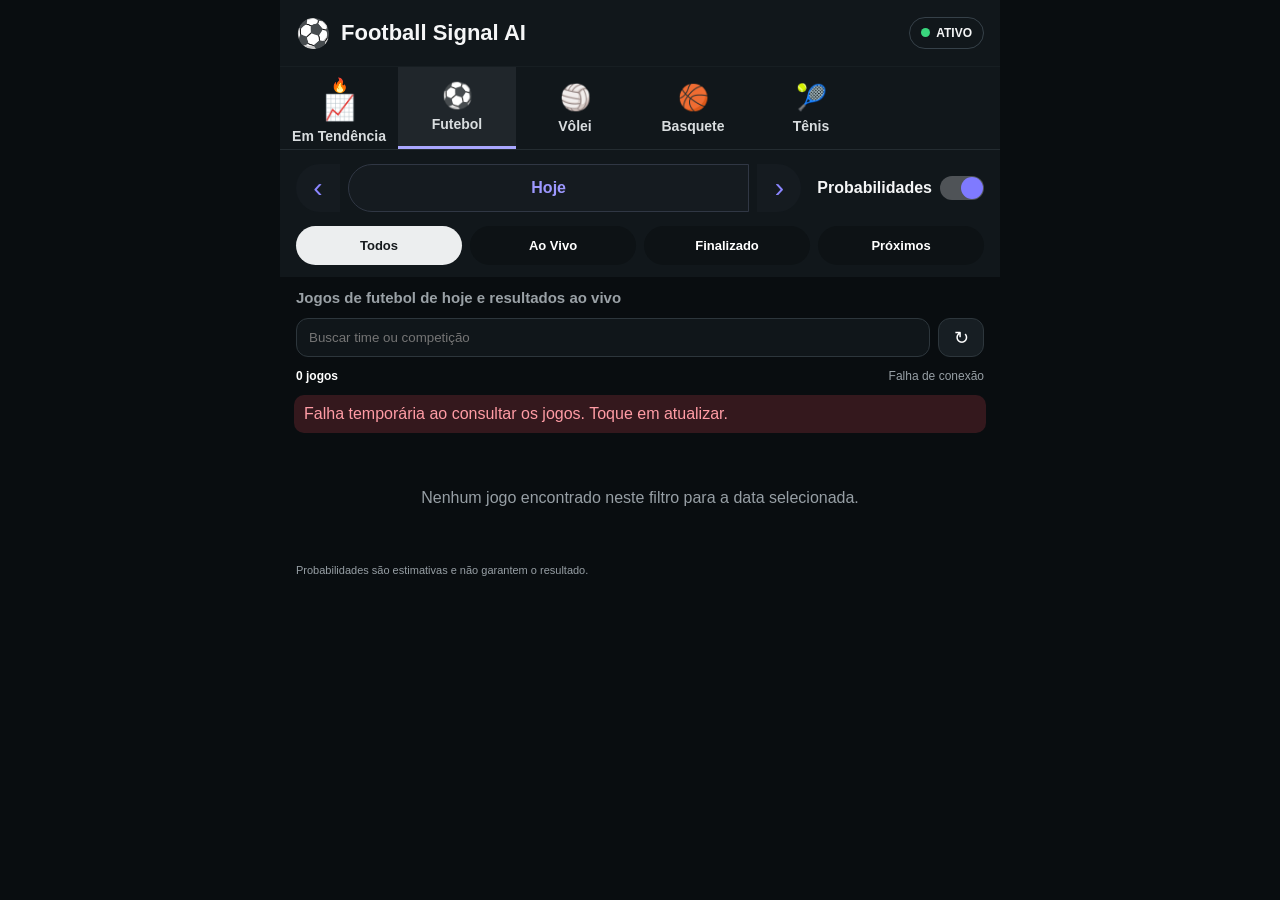
==== commit 105f5710: "Remove only marked confidence strip and bottom navigation" ====
--- a/index.html
+++ b/index.html
@@ -1,8 +1,8 @@
 <!doctype html>
 <html lang="pt-BR"><head><meta charset="utf-8"><meta name="viewport" content="width=device-width,initial-scale=1,maximum-scale=1,user-scalable=no"><meta name="theme-color" content="#11171b"><title>Football Signal AI</title><style>
 :root{--bg:#090d10;--top:#11171b;--panel:#171d21;--panel2:#20272c;--panel3:#252d33;--text:#f5f6f7;--muted:#979fa5;--line:#2d363c;--accent:#7874ff;--live:#9d2f38;--green:#39d67d}
-*{box-sizing:border-box}html,body{margin:0;background:var(--bg);color:var(--text);font-family:Inter,Arial,sans-serif}body{min-height:100vh}.app{max-width:720px;margin:auto;padding-bottom:82px}.header{position:sticky;top:0;z-index:20;background:var(--top);border-bottom:1px solid #242c31}.brand{height:66px;display:flex;align-items:center;justify-content:space-between;padding:0 16px}.brand-left{display:flex;align-items:center;gap:10px}.mark{font-size:28px}.brand-title{font-size:22px;font-weight:900}.bot{font-size:12px;font-weight:900;border:1px solid #364149;border-radius:999px;padding:8px 11px}.bot i{display:inline-block;width:9px;height:9px;border-radius:50%;background:var(--green);margin-right:6px}.sports{display:flex;overflow-x:auto;scrollbar-width:none;border-top:1px solid #171e22}.sports::-webkit-scrollbar{display:none}.sport{min-width:118px;height:82px;border:0;background:transparent;color:#d9dddf;font-weight:800;font-size:14px;padding:10px}.sport.active{background:#20262b;border-bottom:3px solid #aaa7ff}.sport .ico{display:block;font-size:25px;margin-bottom:6px}.date-section{background:#11171b;padding:14px 16px 12px}.date-row{display:grid;grid-template-columns:44px 1fr 44px auto;align-items:center;gap:8px}.arrow{height:48px;border:0;background:#151b20;color:#8b86ff;font-size:28px}.datebox{height:48px;display:grid;place-items:center;border:1px solid #303744;background:#151b20;color:#9d98ff;font-weight:900}.datebox,.arrow:first-child{border-radius:999px 0 0 999px}.arrow:nth-child(3){border-radius:0 999px 999px 0}.prob-toggle{display:flex;align-items:center;gap:8px;font-weight:900;padding-left:8px}.switch{width:44px;height:24px;border-radius:999px;background:#4f5357;position:relative}.switch:after{content:'';position:absolute;right:1px;top:1px;width:22px;height:22px;border-radius:50%;background:#7f7aff}.tabs{display:grid;grid-template-columns:repeat(4,1fr);gap:8px;margin-top:14px}.tab{border:0;border-radius:999px;background:#0d1215;color:#fff;padding:12px 5px;font-size:13px;font-weight:900}.tab.active{background:#eceeef;color:#171b1e}.tab.live.active{background:#51262b;color:#ff656d}.intro{padding:12px 16px;color:#9aa1a6;font-size:15px;font-weight:700}.tools{display:flex;gap:8px;padding:0 16px 12px}.search{flex:1;border:1px solid var(--line);background:#10161a;color:#fff;border-radius:12px;padding:11px 12px}.refresh{width:46px;border:1px solid var(--line);background:#171e23;color:#fff;border-radius:12px;font-size:18px}.summary{display:flex;justify-content:space-between;padding:0 16px 12px;color:var(--muted);font-size:12px}.summary b{color:#fff}.notice{display:none;margin:0 14px 10px;padding:10px;border-radius:10px;background:#34181d;color:#ff9ca5}.league{margin:0 14px 12px;background:var(--panel);border-radius:18px;overflow:hidden;border:1px solid #2b343a}.league-head{display:grid;grid-template-columns:48px 1fr 30px 42px;align-items:center;gap:9px;padding:13px;background:#1b2227}.league-icon{width:38px;height:38px;border-radius:50%;display:grid;place-items:center;background:#262f35;font-size:21px}.lname{font-size:15px;font-weight:900}.country{font-size:12px;color:var(--muted);margin-top:3px}.badge{width:28px;height:28px;border-radius:50%;display:grid;place-items:center;background:#101518;font-size:12px;font-weight:900}.collapse{width:38px;height:38px;border:1px solid #374148;border-radius:50%;display:grid;place-items:center;color:#b6bdc1;font-size:19px}.match{display:grid;grid-template-columns:60px 1fr 36px;gap:8px;align-items:center;padding:11px 13px;border-top:1px solid #273137}.mtime{font-size:12px;color:var(--muted);text-align:center}.mtime.live{color:#ff636c;font-weight:900}.teams{min-width:0}.team{display:flex;align-items:center;justify-content:space-between;gap:8px;line-height:1.5;font-weight:800}.team-left{display:flex;align-items:center;min-width:0;gap:7px}.team-left img{width:20px;height:20px;object-fit:contain}.team-left span{white-space:nowrap;overflow:hidden;text-overflow:ellipsis}.score{font-weight:900}.fav{font-size:24px;text-align:center;color:#9da5aa}.state{font-size:10px;color:var(--muted);margin-top:3px}.probs{grid-column:1/-1;display:grid;grid-template-columns:repeat(3,1fr);gap:7px;margin-top:3px}.prob{background:#0f1417;border-radius:9px;padding:7px 5px;text-align:center}.prob small{display:block;color:var(--muted);font-size:10px}.prob b{display:block;font-size:14px;margin-top:2px}.confidence{grid-column:1/-1;background:#10271b;color:#55e48f;border-radius:9px;padding:8px;text-align:center;font-size:12px;font-weight:900}.empty{padding:46px 18px;text-align:center;color:var(--muted)}.footer-note{padding:0 16px 14px;color:var(--muted);font-size:11px}.bottom{position:fixed;left:50%;transform:translateX(-50%);bottom:0;z-index:30;width:min(720px,100%);height:72px;background:#1b2227;border-top:1px solid #2b343a;display:grid;grid-template-columns:repeat(5,1fr)}.nav{display:grid;place-items:center;color:#d6dadd;font-size:11px;font-weight:800}.nav span{display:block;font-size:23px;margin-bottom:3px}.nav.active{color:#8f89ff;border-bottom:3px solid #8f89ff}@media(max-width:430px){.brand-title{font-size:20px}.sport{min-width:104px}.prob-toggle{font-size:13px}.league{margin-left:8px;margin-right:8px}}
-</style></head><body><main class="app"><header class="header"><div class="brand"><div class="brand-left"><div class="mark">⚽</div><div class="brand-title">Football Signal AI</div></div><div class="bot"><i></i>ATIVO</div></div><div class="sports"><button class="sport">🔥<span class="ico">📈</span>Em Tendência</button><button class="sport active"><span class="ico">⚽</span>Futebol</button><button class="sport"><span class="ico">🏐</span>Vôlei</button><button class="sport"><span class="ico">🏀</span>Basquete</button><button class="sport"><span class="ico">🎾</span>Tênis</button></div></header><section class="date-section"><div class="date-row"><button class="arrow" onclick="changeDay(-1)">‹</button><div class="datebox" id="dateLabel">Hoje</div><button class="arrow" onclick="changeDay(1)">›</button><div class="prob-toggle">Probabilidades <span class="switch"></span></div></div><div class="tabs"><button class="tab active" onclick="setFilter('ALL',this)">Todos</button><button class="tab live" onclick="setFilter('LIVE',this)">Ao Vivo</button><button class="tab" onclick="setFilter('FINISHED',this)">Finalizado</button><button class="tab" onclick="setFilter('UPCOMING',this)">Próximos</button></div></section><div class="intro">Jogos de futebol de hoje e resultados ao vivo</div><div class="tools"><input id="search" class="search" placeholder="Buscar time ou competição" oninput="render()"><button class="refresh" onclick="loadGames()">↻</button></div><div class="summary"><b id="count">Carregando...</b><span id="updated">Conectando</span></div><div class="notice" id="notice"></div><section id="games"></section><p class="footer-note">Probabilidades são estimativas e não garantem o resultado.</p></main><nav class="bottom"><div class="nav active"><div><span>🕒</span>Partidas</div></div><div class="nav"><div><span>🔎</span>Pesquisa</div></div><div class="nav"><div><span>📊</span>Análises</div></div><div class="nav"><div><span>☆</span>Favoritos</div></div><div class="nav"><div><span>👤</span>Perfil</div></div></nav><script>
+*{box-sizing:border-box}html,body{margin:0;background:var(--bg);color:var(--text);font-family:Inter,Arial,sans-serif}body{min-height:100vh}.app{max-width:720px;margin:auto;padding-bottom:0}.header{position:sticky;top:0;z-index:20;background:var(--top);border-bottom:1px solid #242c31}.brand{height:66px;display:flex;align-items:center;justify-content:space-between;padding:0 16px}.brand-left{display:flex;align-items:center;gap:10px}.mark{font-size:28px}.brand-title{font-size:22px;font-weight:900}.bot{font-size:12px;font-weight:900;border:1px solid #364149;border-radius:999px;padding:8px 11px}.bot i{display:inline-block;width:9px;height:9px;border-radius:50%;background:var(--green);margin-right:6px}.sports{display:flex;overflow-x:auto;scrollbar-width:none;border-top:1px solid #171e22}.sports::-webkit-scrollbar{display:none}.sport{min-width:118px;height:82px;border:0;background:transparent;color:#d9dddf;font-weight:800;font-size:14px;padding:10px}.sport.active{background:#20262b;border-bottom:3px solid #aaa7ff}.sport .ico{display:block;font-size:25px;margin-bottom:6px}.date-section{background:#11171b;padding:14px 16px 12px}.date-row{display:grid;grid-template-columns:44px 1fr 44px auto;align-items:center;gap:8px}.arrow{height:48px;border:0;background:#151b20;color:#8b86ff;font-size:28px}.datebox{height:48px;display:grid;place-items:center;border:1px solid #303744;background:#151b20;color:#9d98ff;font-weight:900}.datebox,.arrow:first-child{border-radius:999px 0 0 999px}.arrow:nth-child(3){border-radius:0 999px 999px 0}.prob-toggle{display:flex;align-items:center;gap:8px;font-weight:900;padding-left:8px}.switch{width:44px;height:24px;border-radius:999px;background:#4f5357;position:relative}.switch:after{content:'';position:absolute;right:1px;top:1px;width:22px;height:22px;border-radius:50%;background:#7f7aff}.tabs{display:grid;grid-template-columns:repeat(4,1fr);gap:8px;margin-top:14px}.tab{border:0;border-radius:999px;background:#0d1215;color:#fff;padding:12px 5px;font-size:13px;font-weight:900}.tab.active{background:#eceeef;color:#171b1e}.tab.live.active{background:#51262b;color:#ff656d}.intro{padding:12px 16px;color:#9aa1a6;font-size:15px;font-weight:700}.tools{display:flex;gap:8px;padding:0 16px 12px}.search{flex:1;border:1px solid var(--line);background:#10161a;color:#fff;border-radius:12px;padding:11px 12px}.refresh{width:46px;border:1px solid var(--line);background:#171e23;color:#fff;border-radius:12px;font-size:18px}.summary{display:flex;justify-content:space-between;padding:0 16px 12px;color:var(--muted);font-size:12px}.summary b{color:#fff}.notice{display:none;margin:0 14px 10px;padding:10px;border-radius:10px;background:#34181d;color:#ff9ca5}.league{margin:0 14px 12px;background:var(--panel);border-radius:18px;overflow:hidden;border:1px solid #2b343a}.league-head{display:grid;grid-template-columns:48px 1fr 30px 42px;align-items:center;gap:9px;padding:13px;background:#1b2227}.league-icon{width:38px;height:38px;border-radius:50%;display:grid;place-items:center;background:#262f35;font-size:21px}.lname{font-size:15px;font-weight:900}.country{font-size:12px;color:var(--muted);margin-top:3px}.badge{width:28px;height:28px;border-radius:50%;display:grid;place-items:center;background:#101518;font-size:12px;font-weight:900}.collapse{width:38px;height:38px;border:1px solid #374148;border-radius:50%;display:grid;place-items:center;color:#b6bdc1;font-size:19px}.match{display:grid;grid-template-columns:60px 1fr 36px;gap:8px;align-items:center;padding:11px 13px;border-top:1px solid #273137}.mtime{font-size:12px;color:var(--muted);text-align:center}.mtime.live{color:#ff636c;font-weight:900}.teams{min-width:0}.team{display:flex;align-items:center;justify-content:space-between;gap:8px;line-height:1.5;font-weight:800}.team-left{display:flex;align-items:center;min-width:0;gap:7px}.team-left img{width:20px;height:20px;object-fit:contain}.team-left span{white-space:nowrap;overflow:hidden;text-overflow:ellipsis}.score{font-weight:900}.fav{font-size:24px;text-align:center;color:#9da5aa}.state{font-size:10px;color:var(--muted);margin-top:3px}.probs{grid-column:1/-1;display:grid;grid-template-columns:repeat(3,1fr);gap:7px;margin-top:3px}.prob{background:#0f1417;border-radius:9px;padding:7px 5px;text-align:center}.prob small{display:block;color:var(--muted);font-size:10px}.prob b{display:block;font-size:14px;margin-top:2px}.confidence{display:none}.empty{padding:46px 18px;text-align:center;color:var(--muted)}.footer-note{padding:0 16px 14px;color:var(--muted);font-size:11px}.bottom{display:none}.nav{display:grid;place-items:center;color:#d6dadd;font-size:11px;font-weight:800}.nav span{display:block;font-size:23px;margin-bottom:3px}.nav.active{color:#8f89ff;border-bottom:3px solid #8f89ff}@media(max-width:430px){.brand-title{font-size:20px}.sport{min-width:104px}.prob-toggle{font-size:13px}.league{margin-left:8px;margin-right:8px}}
+</style></head><body><main class="app"><header class="header"><div class="brand"><div class="brand-left"><div class="mark">⚽</div><div class="brand-title">Football Signal AI</div></div><div class="bot"><i></i>ATIVO</div></div><div class="sports"><button class="sport">🔥<span class="ico">📈</span>Em Tendência</button><button class="sport active"><span class="ico">⚽</span>Futebol</button><button class="sport"><span class="ico">🏐</span>Vôlei</button><button class="sport"><span class="ico">🏀</span>Basquete</button><button class="sport"><span class="ico">🎾</span>Tênis</button></div></header><section class="date-section"><div class="date-row"><button class="arrow" onclick="changeDay(-1)">‹</button><div class="datebox" id="dateLabel">Hoje</div><button class="arrow" onclick="changeDay(1)">›</button><div class="prob-toggle">Probabilidades <span class="switch"></span></div></div><div class="tabs"><button class="tab active" onclick="setFilter('ALL',this)">Todos</button><button class="tab live" onclick="setFilter('LIVE',this)">Ao Vivo</button><button class="tab" onclick="setFilter('FINISHED',this)">Finalizado</button><button class="tab" onclick="setFilter('UPCOMING',this)">Próximos</button></div></section><div class="intro">Jogos de futebol de hoje e resultados ao vivo</div><div class="tools"><input id="search" class="search" placeholder="Buscar time ou competição" oninput="render()"><button class="refresh" onclick="loadGames()">↻</button></div><div class="summary"><b id="count">Carregando...</b><span id="updated">Conectando</span></div><div class="notice" id="notice"></div><section id="games"></section><p class="footer-note">Probabilidades são estimativas e não garantem o resultado.</p></main><script>
 let games=[],selectedFilter='ALL',dayOffset=0,selectedDate=localISO(0);const API='/api/fixtures';
 function localISO(add){let d=new Date();d.setDate(d.getDate()+add);return `${d.getFullYear()}-${String(d.getMonth()+1).padStart(2,'0')}-${String(d.getDate()).padStart(2,'0')}`}
 function clean(s=''){return String(s).toLowerCase().normalize('NFD').replace(/[\u0300-\u036f]/g,'')}
@@ -12,7 +12,9 @@
 function pct(g){let seed=[g.home.name,g.away.name,g.league].join('').split('').reduce((a,c)=>a+c.charCodeAt(0),0),h=30+(seed%35),d=18+(seed%15),a=100-h-d;if(a<15){a=15;h=100-d-a}return{home:h,draw:d,away:a}}
 function normalize(g){let p=pct(g),sc=g.score||{};return{league:String(g.league||'Futebol'),country:String(g.country||''),home:g.home||{name:'Casa'},away:g.away||{name:'Fora'},start:g.start||'',live:!!g.live,finished:!!g.finished,state:g.state||'',scoreHome:sc.home,scoreAway:sc.away,p}}
 function confidence(p){let max=Math.max(p.home,p.draw,p.away);if(p.home===max&&p.home>=55)return'🤖 CONFIANÇA CASA';if(p.away===max&&p.away>=55)return'🤖 CONFIANÇA FORA';if(p.draw===max&&p.draw>=40)return'🤖 CONFIANÇA EMPATE';return''}
-function filterMatch(g){if(selectedFilter==='LIVE')return g.live;if(selectedFilter==='FINISHED')return g.finished;if(selectedFilter==='UPCOMING')return !g.live&&!g.finished;return true}
+function isTodaySelected(){return selectedDate===localISO(0)}
+function isFutureToday(g){if(g.live||g.finished)return false;if(!isTodaySelected())return true;if(!g.start)return true;let t=new Date(g.start).getTime();return !Number.isFinite(t)||t>Date.now()}
+function filterMatch(g){if(selectedFilter==='LIVE')return g.live;if(selectedFilter==='FINISHED')return g.finished;if(selectedFilter==='UPCOMING')return !g.live&&!g.finished;if(selectedFilter==='ALL')return isFutureToday(g);return false}
 function timeText(g){if(g.live)return'AO VIVO';if(!g.start)return'—';return new Date(g.start).toLocaleTimeString('pt-BR',{hour:'2-digit',minute:'2-digit'})}
 function teamLogo(t){return t&&t.logo?`<img src="${t.logo}" alt="">`:'⚽'}
 async function loadGames(){let n=document.getElementById('notice');n.style.display='none';document.getElementById('updated').textContent='Atualizando...';try{let r=await fetch(API+'?date='+selectedDate+'&_='+Date.now(),{cache:'no-store'});if(!r.ok)throw Error('HTTP '+r.status);let data=await r.json();games=(data.games||[]).map(normalize);document.getElementById('updated').textContent=`${games.length} carregados • ${new Date().toLocaleTimeString('pt-BR',{hour:'2-digit',minute:'2-digit'})}`;render()}catch(e){games=[];n.textContent='Falha temporária ao consultar os jogos. Toque em atualizar.';n.style.display='block';document.getElementById('updated').textContent='Falha de conexão';render()}}
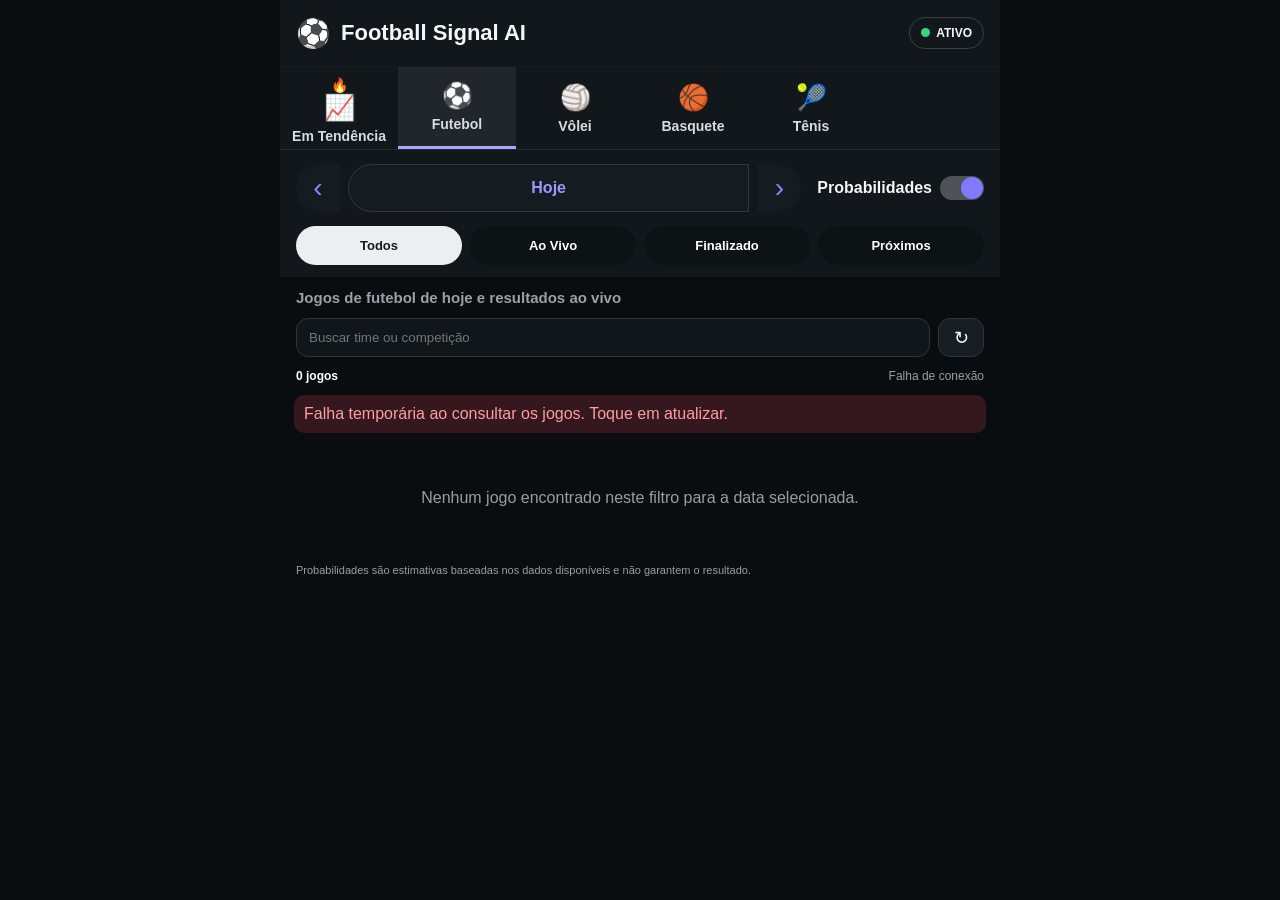
==== commit efeb5df4: "Connect match cards to real-time probability engine" ====
--- a/index.html
+++ b/index.html
@@ -1,23 +1,25 @@
 <!doctype html>
 <html lang="pt-BR"><head><meta charset="utf-8"><meta name="viewport" content="width=device-width,initial-scale=1,maximum-scale=1,user-scalable=no"><meta name="theme-color" content="#11171b"><title>Football Signal AI</title><style>
 :root{--bg:#090d10;--top:#11171b;--panel:#171d21;--panel2:#20272c;--panel3:#252d33;--text:#f5f6f7;--muted:#979fa5;--line:#2d363c;--accent:#7874ff;--live:#9d2f38;--green:#39d67d}
-*{box-sizing:border-box}html,body{margin:0;background:var(--bg);color:var(--text);font-family:Inter,Arial,sans-serif}body{min-height:100vh}.app{max-width:720px;margin:auto;padding-bottom:0}.header{position:sticky;top:0;z-index:20;background:var(--top);border-bottom:1px solid #242c31}.brand{height:66px;display:flex;align-items:center;justify-content:space-between;padding:0 16px}.brand-left{display:flex;align-items:center;gap:10px}.mark{font-size:28px}.brand-title{font-size:22px;font-weight:900}.bot{font-size:12px;font-weight:900;border:1px solid #364149;border-radius:999px;padding:8px 11px}.bot i{display:inline-block;width:9px;height:9px;border-radius:50%;background:var(--green);margin-right:6px}.sports{display:flex;overflow-x:auto;scrollbar-width:none;border-top:1px solid #171e22}.sports::-webkit-scrollbar{display:none}.sport{min-width:118px;height:82px;border:0;background:transparent;color:#d9dddf;font-weight:800;font-size:14px;padding:10px}.sport.active{background:#20262b;border-bottom:3px solid #aaa7ff}.sport .ico{display:block;font-size:25px;margin-bottom:6px}.date-section{background:#11171b;padding:14px 16px 12px}.date-row{display:grid;grid-template-columns:44px 1fr 44px auto;align-items:center;gap:8px}.arrow{height:48px;border:0;background:#151b20;color:#8b86ff;font-size:28px}.datebox{height:48px;display:grid;place-items:center;border:1px solid #303744;background:#151b20;color:#9d98ff;font-weight:900}.datebox,.arrow:first-child{border-radius:999px 0 0 999px}.arrow:nth-child(3){border-radius:0 999px 999px 0}.prob-toggle{display:flex;align-items:center;gap:8px;font-weight:900;padding-left:8px}.switch{width:44px;height:24px;border-radius:999px;background:#4f5357;position:relative}.switch:after{content:'';position:absolute;right:1px;top:1px;width:22px;height:22px;border-radius:50%;background:#7f7aff}.tabs{display:grid;grid-template-columns:repeat(4,1fr);gap:8px;margin-top:14px}.tab{border:0;border-radius:999px;background:#0d1215;color:#fff;padding:12px 5px;font-size:13px;font-weight:900}.tab.active{background:#eceeef;color:#171b1e}.tab.live.active{background:#51262b;color:#ff656d}.intro{padding:12px 16px;color:#9aa1a6;font-size:15px;font-weight:700}.tools{display:flex;gap:8px;padding:0 16px 12px}.search{flex:1;border:1px solid var(--line);background:#10161a;color:#fff;border-radius:12px;padding:11px 12px}.refresh{width:46px;border:1px solid var(--line);background:#171e23;color:#fff;border-radius:12px;font-size:18px}.summary{display:flex;justify-content:space-between;padding:0 16px 12px;color:var(--muted);font-size:12px}.summary b{color:#fff}.notice{display:none;margin:0 14px 10px;padding:10px;border-radius:10px;background:#34181d;color:#ff9ca5}.league{margin:0 14px 12px;background:var(--panel);border-radius:18px;overflow:hidden;border:1px solid #2b343a}.league-head{display:grid;grid-template-columns:48px 1fr 30px 42px;align-items:center;gap:9px;padding:13px;background:#1b2227}.league-icon{width:38px;height:38px;border-radius:50%;display:grid;place-items:center;background:#262f35;font-size:21px}.lname{font-size:15px;font-weight:900}.country{font-size:12px;color:var(--muted);margin-top:3px}.badge{width:28px;height:28px;border-radius:50%;display:grid;place-items:center;background:#101518;font-size:12px;font-weight:900}.collapse{width:38px;height:38px;border:1px solid #374148;border-radius:50%;display:grid;place-items:center;color:#b6bdc1;font-size:19px}.match{display:grid;grid-template-columns:60px 1fr 36px;gap:8px;align-items:center;padding:11px 13px;border-top:1px solid #273137}.mtime{font-size:12px;color:var(--muted);text-align:center}.mtime.live{color:#ff636c;font-weight:900}.teams{min-width:0}.team{display:flex;align-items:center;justify-content:space-between;gap:8px;line-height:1.5;font-weight:800}.team-left{display:flex;align-items:center;min-width:0;gap:7px}.team-left img{width:20px;height:20px;object-fit:contain}.team-left span{white-space:nowrap;overflow:hidden;text-overflow:ellipsis}.score{font-weight:900}.fav{font-size:24px;text-align:center;color:#9da5aa}.state{font-size:10px;color:var(--muted);margin-top:3px}.probs{grid-column:1/-1;display:grid;grid-template-columns:repeat(3,1fr);gap:7px;margin-top:3px}.prob{background:#0f1417;border-radius:9px;padding:7px 5px;text-align:center}.prob small{display:block;color:var(--muted);font-size:10px}.prob b{display:block;font-size:14px;margin-top:2px}.confidence{display:none}.empty{padding:46px 18px;text-align:center;color:var(--muted)}.footer-note{padding:0 16px 14px;color:var(--muted);font-size:11px}.bottom{display:none}.nav{display:grid;place-items:center;color:#d6dadd;font-size:11px;font-weight:800}.nav span{display:block;font-size:23px;margin-bottom:3px}.nav.active{color:#8f89ff;border-bottom:3px solid #8f89ff}@media(max-width:430px){.brand-title{font-size:20px}.sport{min-width:104px}.prob-toggle{font-size:13px}.league{margin-left:8px;margin-right:8px}}
-</style></head><body><main class="app"><header class="header"><div class="brand"><div class="brand-left"><div class="mark">⚽</div><div class="brand-title">Football Signal AI</div></div><div class="bot"><i></i>ATIVO</div></div><div class="sports"><button class="sport">🔥<span class="ico">📈</span>Em Tendência</button><button class="sport active"><span class="ico">⚽</span>Futebol</button><button class="sport"><span class="ico">🏐</span>Vôlei</button><button class="sport"><span class="ico">🏀</span>Basquete</button><button class="sport"><span class="ico">🎾</span>Tênis</button></div></header><section class="date-section"><div class="date-row"><button class="arrow" onclick="changeDay(-1)">‹</button><div class="datebox" id="dateLabel">Hoje</div><button class="arrow" onclick="changeDay(1)">›</button><div class="prob-toggle">Probabilidades <span class="switch"></span></div></div><div class="tabs"><button class="tab active" onclick="setFilter('ALL',this)">Todos</button><button class="tab live" onclick="setFilter('LIVE',this)">Ao Vivo</button><button class="tab" onclick="setFilter('FINISHED',this)">Finalizado</button><button class="tab" onclick="setFilter('UPCOMING',this)">Próximos</button></div></section><div class="intro">Jogos de futebol de hoje e resultados ao vivo</div><div class="tools"><input id="search" class="search" placeholder="Buscar time ou competição" oninput="render()"><button class="refresh" onclick="loadGames()">↻</button></div><div class="summary"><b id="count">Carregando...</b><span id="updated">Conectando</span></div><div class="notice" id="notice"></div><section id="games"></section><p class="footer-note">Probabilidades são estimativas e não garantem o resultado.</p></main><script>
-let games=[],selectedFilter='ALL',dayOffset=0,selectedDate=localISO(0);const API='/api/fixtures';
+*{box-sizing:border-box}html,body{margin:0;background:var(--bg);color:var(--text);font-family:Inter,Arial,sans-serif}body{min-height:100vh}.app{max-width:720px;margin:auto;padding-bottom:0}.header{position:sticky;top:0;z-index:20;background:var(--top);border-bottom:1px solid #242c31}.brand{height:66px;display:flex;align-items:center;justify-content:space-between;padding:0 16px}.brand-left{display:flex;align-items:center;gap:10px}.mark{font-size:28px}.brand-title{font-size:22px;font-weight:900}.bot{font-size:12px;font-weight:900;border:1px solid #364149;border-radius:999px;padding:8px 11px}.bot i{display:inline-block;width:9px;height:9px;border-radius:50%;background:var(--green);margin-right:6px}.sports{display:flex;overflow-x:auto;scrollbar-width:none;border-top:1px solid #171e22}.sports::-webkit-scrollbar{display:none}.sport{min-width:118px;height:82px;border:0;background:transparent;color:#d9dddf;font-weight:800;font-size:14px;padding:10px}.sport.active{background:#20262b;border-bottom:3px solid #aaa7ff}.sport .ico{display:block;font-size:25px;margin-bottom:6px}.date-section{background:#11171b;padding:14px 16px 12px}.date-row{display:grid;grid-template-columns:44px 1fr 44px auto;align-items:center;gap:8px}.arrow{height:48px;border:0;background:#151b20;color:#8b86ff;font-size:28px}.datebox{height:48px;display:grid;place-items:center;border:1px solid #303744;background:#151b20;color:#9d98ff;font-weight:900}.datebox,.arrow:first-child{border-radius:999px 0 0 999px}.arrow:nth-child(3){border-radius:0 999px 999px 0}.prob-toggle{display:flex;align-items:center;gap:8px;font-weight:900;padding-left:8px}.switch{width:44px;height:24px;border-radius:999px;background:#4f5357;position:relative}.switch:after{content:'';position:absolute;right:1px;top:1px;width:22px;height:22px;border-radius:50%;background:#7f7aff}.tabs{display:grid;grid-template-columns:repeat(4,1fr);gap:8px;margin-top:14px}.tab{border:0;border-radius:999px;background:#0d1215;color:#fff;padding:12px 5px;font-size:13px;font-weight:900}.tab.active{background:#eceeef;color:#171b1e}.tab.live.active{background:#51262b;color:#ff656d}.intro{padding:12px 16px;color:#9aa1a6;font-size:15px;font-weight:700}.tools{display:flex;gap:8px;padding:0 16px 12px}.search{flex:1;border:1px solid var(--line);background:#10161a;color:#fff;border-radius:12px;padding:11px 12px}.refresh{width:46px;border:1px solid var(--line);background:#171e23;color:#fff;border-radius:12px;font-size:18px}.summary{display:flex;justify-content:space-between;padding:0 16px 12px;color:var(--muted);font-size:12px}.summary b{color:#fff}.notice{display:none;margin:0 14px 10px;padding:10px;border-radius:10px;background:#34181d;color:#ff9ca5}.league{margin:0 14px 12px;background:var(--panel);border-radius:18px;overflow:hidden;border:1px solid #2b343a}.league-head{display:grid;grid-template-columns:48px 1fr 30px 42px;align-items:center;gap:9px;padding:13px;background:#1b2227}.league-icon{width:38px;height:38px;border-radius:50%;display:grid;place-items:center;background:#262f35;font-size:21px}.lname{font-size:15px;font-weight:900}.country{font-size:12px;color:var(--muted);margin-top:3px}.badge{width:28px;height:28px;border-radius:50%;display:grid;place-items:center;background:#101518;font-size:12px;font-weight:900}.collapse{width:38px;height:38px;border:1px solid #374148;border-radius:50%;display:grid;place-items:center;color:#b6bdc1;font-size:19px}.match{display:grid;grid-template-columns:60px 1fr 36px;gap:8px;align-items:center;padding:11px 13px;border-top:1px solid #273137}.mtime{font-size:12px;color:var(--muted);text-align:center}.mtime.live{color:#ff636c;font-weight:900}.teams{min-width:0}.team{display:flex;align-items:center;justify-content:space-between;gap:8px;line-height:1.5;font-weight:800}.team-left{display:flex;align-items:center;min-width:0;gap:7px}.team-left img{width:20px;height:20px;object-fit:contain}.team-left span{white-space:nowrap;overflow:hidden;text-overflow:ellipsis}.score{font-weight:900}.fav{font-size:24px;text-align:center;color:#9da5aa}.state{font-size:10px;color:var(--muted);margin-top:3px}.probs{grid-column:1/-1;display:grid;grid-template-columns:repeat(3,1fr);gap:7px;margin-top:3px}.prob{background:#0f1417;border-radius:9px;padding:7px 5px;text-align:center}.prob small{display:block;color:var(--muted);font-size:10px}.prob b{display:block;font-size:14px;margin-top:2px}.prob .loading{color:var(--muted);font-size:12px}.confidence{display:none}.empty{padding:46px 18px;text-align:center;color:var(--muted)}.footer-note{padding:0 16px 14px;color:var(--muted);font-size:11px}.bottom{display:none}.nav{display:grid;place-items:center;color:#d6dadd;font-size:11px;font-weight:800}.nav span{display:block;font-size:23px;margin-bottom:3px}.nav.active{color:#8f89ff;border-bottom:3px solid #8f89ff}@media(max-width:430px){.brand-title{font-size:20px}.sport{min-width:104px}.prob-toggle{font-size:13px}.league{margin-left:8px;margin-right:8px}}
+</style></head><body><main class="app"><header class="header"><div class="brand"><div class="brand-left"><div class="mark">⚽</div><div class="brand-title">Football Signal AI</div></div><div class="bot"><i></i>ATIVO</div></div><div class="sports"><button class="sport">🔥<span class="ico">📈</span>Em Tendência</button><button class="sport active"><span class="ico">⚽</span>Futebol</button><button class="sport"><span class="ico">🏐</span>Vôlei</button><button class="sport"><span class="ico">🏀</span>Basquete</button><button class="sport"><span class="ico">🎾</span>Tênis</button></div></header><section class="date-section"><div class="date-row"><button class="arrow" onclick="changeDay(-1)">‹</button><div class="datebox" id="dateLabel">Hoje</div><button class="arrow" onclick="changeDay(1)">›</button><div class="prob-toggle">Probabilidades <span class="switch"></span></div></div><div class="tabs"><button class="tab active" onclick="setFilter('ALL',this)">Todos</button><button class="tab live" onclick="setFilter('LIVE',this)">Ao Vivo</button><button class="tab" onclick="setFilter('FINISHED',this)">Finalizado</button><button class="tab" onclick="setFilter('UPCOMING',this)">Próximos</button></div></section><div class="intro">Jogos de futebol de hoje e resultados ao vivo</div><div class="tools"><input id="search" class="search" placeholder="Buscar time ou competição" oninput="render()"><button class="refresh" onclick="loadGames()">↻</button></div><div class="summary"><b id="count">Carregando...</b><span id="updated">Conectando</span></div><div class="notice" id="notice"></div><section id="games"></section><p class="footer-note">Probabilidades são estimativas baseadas nos dados disponíveis e não garantem o resultado.</p></main><script>
+let games=[],selectedFilter='ALL',dayOffset=0,selectedDate=localISO(0);const API='/api/fixtures',ANALYZE='/api/analyze';
+const analysisCache=new Map(),analysisBusy=new Set();
 function localISO(add){let d=new Date();d.setDate(d.getDate()+add);return `${d.getFullYear()}-${String(d.getMonth()+1).padStart(2,'0')}-${String(d.getDate()).padStart(2,'0')}`}
 function clean(s=''){return String(s).toLowerCase().normalize('NFD').replace(/[\u0300-\u036f]/g,'')}
 function dateText(){if(dayOffset===0)return'Hoje';if(dayOffset===1)return'Amanhã';if(dayOffset===-1)return'Ontem';let d=new Date();d.setDate(d.getDate()+dayOffset);return d.toLocaleDateString('pt-BR',{day:'2-digit',month:'short'})}
 function changeDay(n){dayOffset+=n;selectedDate=localISO(dayOffset);document.getElementById('dateLabel').textContent=dateText();loadGames()}
-function setFilter(v,btn){selectedFilter=v;document.querySelectorAll('.tab').forEach(b=>b.classList.remove('active'));btn.classList.add('active');render()}
-function pct(g){let seed=[g.home.name,g.away.name,g.league].join('').split('').reduce((a,c)=>a+c.charCodeAt(0),0),h=30+(seed%35),d=18+(seed%15),a=100-h-d;if(a<15){a=15;h=100-d-a}return{home:h,draw:d,away:a}}
-function normalize(g){let p=pct(g),sc=g.score||{};return{league:String(g.league||'Futebol'),country:String(g.country||''),home:g.home||{name:'Casa'},away:g.away||{name:'Fora'},start:g.start||'',live:!!g.live,finished:!!g.finished,state:g.state||'',scoreHome:sc.home,scoreAway:sc.away,p}}
-function confidence(p){let max=Math.max(p.home,p.draw,p.away);if(p.home===max&&p.home>=55)return'🤖 CONFIANÇA CASA';if(p.away===max&&p.away>=55)return'🤖 CONFIANÇA FORA';if(p.draw===max&&p.draw>=40)return'🤖 CONFIANÇA EMPATE';return''}
+function setFilter(v,btn){selectedFilter=v;document.querySelectorAll('.tab').forEach(b=>b.classList.remove('active'));btn.classList.add('active');render();refreshProbabilities()}
+function normalize(g){let sc=g.score||{};return{id:String(g.id||''),provider:String(g.provider||''),providerId:String(g.providerId||g.id||''),league:String(g.league||'Futebol'),country:String(g.country||''),home:g.home||{name:'Casa'},away:g.away||{name:'Fora'},start:g.start||'',live:!!g.live,finished:!!g.finished,state:g.state||'',scoreHome:sc.home,scoreAway:sc.away,p:null,pStatus:g.provider==='sportmonks'?'Carregando':'Indisponível',quality:0,confidence:''}}
 function isTodaySelected(){return selectedDate===localISO(0)}
 function isFutureToday(g){if(g.live||g.finished)return false;if(!isTodaySelected())return true;if(!g.start)return true;let t=new Date(g.start).getTime();return !Number.isFinite(t)||t>Date.now()}
 function filterMatch(g){if(selectedFilter==='LIVE')return g.live;if(selectedFilter==='FINISHED')return g.finished;if(selectedFilter==='UPCOMING')return !g.live&&!g.finished;if(selectedFilter==='ALL')return isFutureToday(g);return false}
 function timeText(g){if(g.live)return'AO VIVO';if(!g.start)return'—';return new Date(g.start).toLocaleTimeString('pt-BR',{hour:'2-digit',minute:'2-digit'})}
 function teamLogo(t){return t&&t.logo?`<img src="${t.logo}" alt="">`:'⚽'}
-async function loadGames(){let n=document.getElementById('notice');n.style.display='none';document.getElementById('updated').textContent='Atualizando...';try{let r=await fetch(API+'?date='+selectedDate+'&_='+Date.now(),{cache:'no-store'});if(!r.ok)throw Error('HTTP '+r.status);let data=await r.json();games=(data.games||[]).map(normalize);document.getElementById('updated').textContent=`${games.length} carregados • ${new Date().toLocaleTimeString('pt-BR',{hour:'2-digit',minute:'2-digit'})}`;render()}catch(e){games=[];n.textContent='Falha temporária ao consultar os jogos. Toque em atualizar.';n.style.display='block';document.getElementById('updated').textContent='Falha de conexão';render()}}
-function render(){let q=clean(document.getElementById('search').value),list=games.filter(g=>filterMatch(g)&&clean(`${g.home.name} ${g.away.name} ${g.league} ${g.country}`).includes(q));list.sort((a,b)=>(Number(b.live)-Number(a.live))||(new Date(a.start||0)-new Date(b.start||0)));document.getElementById('count').textContent=list.length+' jogos';let root=document.getElementById('games');root.innerHTML='';if(!list.length){root.innerHTML='<div class="empty">Nenhum jogo encontrado neste filtro para a data selecionada.</div>';return}let groups={};list.forEach(g=>(groups[g.league]??=[]).push(g));Object.entries(groups).forEach(([league,arr])=>{let country=arr.find(x=>x.country)?.country||'Futebol';let card=document.createElement('div');card.className='league';card.innerHTML=`<div class="league-head"><div class="league-icon">🏆</div><div><div class="lname">${league}</div><div class="country">${country}</div></div><div class="badge">${arr.length}</div><div class="collapse">⌃</div></div>`;arr.forEach(g=>{let c=confidence(g.p),sh=g.scoreHome==null?'':g.scoreHome,sa=g.scoreAway==null?'':g.scoreAway,st=g.live?g.state:(g.finished?'Finalizado':g.state||'Agendado');card.insertAdjacentHTML('beforeend',`<div class="match"><div class="mtime ${g.live?'live':''}">${timeText(g)}</div><div class="teams"><div class="team"><div class="team-left">${teamLogo(g.home)}<span>${g.home.name}</span></div><span class="score">${sh}</span></div><div class="team"><div class="team-left">${teamLogo(g.away)}<span>${g.away.name}</span></div><span class="score">${sa}</span></div><div class="state">${st}</div></div><div class="fav">☆</div><div class="probs"><div class="prob"><small>Casa</small><b>${g.p.home}%</b></div><div class="prob"><small>Empate</small><b>${g.p.draw}%</b></div><div class="prob"><small>Fora</small><b>${g.p.away}%</b></div></div>${c?`<div class="confidence">${c}</div>`:''}</div>`)});root.appendChild(card)})}
-document.getElementById('dateLabel').textContent=dateText();loadGames();setInterval(loadGames,60000);
+function probabilityText(g,key){return g.p&&Number.isFinite(Number(g.p[key]))?`${g.p[key]}%`:g.pStatus==='Carregando'?'<span class="loading">...</span>':'—'}
+async function analyzeGame(g,force=false){if(g.provider!=='sportmonks'||!/^[0-9]+$/.test(g.providerId)){g.p=null;g.pStatus='Indisponível';return}const key=g.providerId,now=Date.now(),cached=analysisCache.get(key),ttl=g.live?20000:180000;if(!force&&cached&&now-cached.time<ttl){Object.assign(g,cached.value);return}if(analysisBusy.has(key))return;analysisBusy.add(key);try{let r=await fetch(`${ANALYZE}?id=${encodeURIComponent(key)}&_=${now}`,{cache:'no-store'});let d=await r.json();if(!r.ok)throw Error(d.error||`HTTP ${r.status}`);let value={p:d.probabilities||null,pStatus:d.probabilities?'Atualizada':'Indisponível',quality:Number(d.quality||0),confidence:String(d.confidence||'')};Object.assign(g,value);analysisCache.set(key,{time:now,value})}catch(e){g.p=null;g.pStatus='Indisponível'}finally{analysisBusy.delete(key)}}
+async function refreshProbabilities(force=false,onlyLive=false){let q=clean(document.getElementById('search').value),targets=games.filter(g=>g.provider==='sportmonks'&&(!onlyLive||g.live)&&filterMatch(g)&&clean(`${g.home.name} ${g.away.name} ${g.league} ${g.country}`).includes(q));let i=0;async function worker(){while(i<targets.length){let g=targets[i++];await analyzeGame(g,force);render()}}await Promise.all(Array.from({length:Math.min(4,targets.length)},worker))}
+async function loadGames(){let n=document.getElementById('notice');n.style.display='none';document.getElementById('updated').textContent='Atualizando...';try{let r=await fetch(API+'?date='+selectedDate+'&_='+Date.now(),{cache:'no-store'});if(!r.ok)throw Error('HTTP '+r.status);let data=await r.json();games=(data.games||[]).map(normalize);document.getElementById('updated').textContent=`${games.length} carregados • ${new Date().toLocaleTimeString('pt-BR',{hour:'2-digit',minute:'2-digit'})}`;render();refreshProbabilities()}catch(e){games=[];n.textContent='Falha temporária ao consultar os jogos. Toque em atualizar.';n.style.display='block';document.getElementById('updated').textContent='Falha de conexão';render()}}
+function render(){let q=clean(document.getElementById('search').value),list=games.filter(g=>filterMatch(g)&&clean(`${g.home.name} ${g.away.name} ${g.league} ${g.country}`).includes(q));list.sort((a,b)=>(Number(b.live)-Number(a.live))||(new Date(a.start||0)-new Date(b.start||0)));document.getElementById('count').textContent=list.length+' jogos';let root=document.getElementById('games');root.innerHTML='';if(!list.length){root.innerHTML='<div class="empty">Nenhum jogo encontrado neste filtro para a data selecionada.</div>';return}let groups={};list.forEach(g=>(groups[g.league]??=[]).push(g));Object.entries(groups).forEach(([league,arr])=>{let country=arr.find(x=>x.country)?.country||'Futebol';let card=document.createElement('div');card.className='league';card.innerHTML=`<div class="league-head"><div class="league-icon">🏆</div><div><div class="lname">${league}</div><div class="country">${country}</div></div><div class="badge">${arr.length}</div><div class="collapse">⌃</div></div>`;arr.forEach(g=>{let sh=g.scoreHome==null?'':g.scoreHome,sa=g.scoreAway==null?'':g.scoreAway,st=g.live?g.state:(g.finished?'Finalizado':g.state||'Agendado');card.insertAdjacentHTML('beforeend',`<div class="match"><div class="mtime ${g.live?'live':''}">${timeText(g)}</div><div class="teams"><div class="team"><div class="team-left">${teamLogo(g.home)}<span>${g.home.name}</span></div><span class="score">${sh}</span></div><div class="team"><div class="team-left">${teamLogo(g.away)}<span>${g.away.name}</span></div><span class="score">${sa}</span></div><div class="state">${st}${g.p?` • dados ${g.quality}%`:''}</div></div><div class="fav">☆</div><div class="probs"><div class="prob"><small>Casa</small><b>${probabilityText(g,'home')}</b></div><div class="prob"><small>Empate</small><b>${probabilityText(g,'draw')}</b></div><div class="prob"><small>Fora</small><b>${probabilityText(g,'away')}</b></div></div></div>`)});root.appendChild(card)})}
+document.getElementById('dateLabel').textContent=dateText();loadGames();setInterval(loadGames,60000);setInterval(()=>refreshProbabilities(true,true),30000);
 </script></body></html>
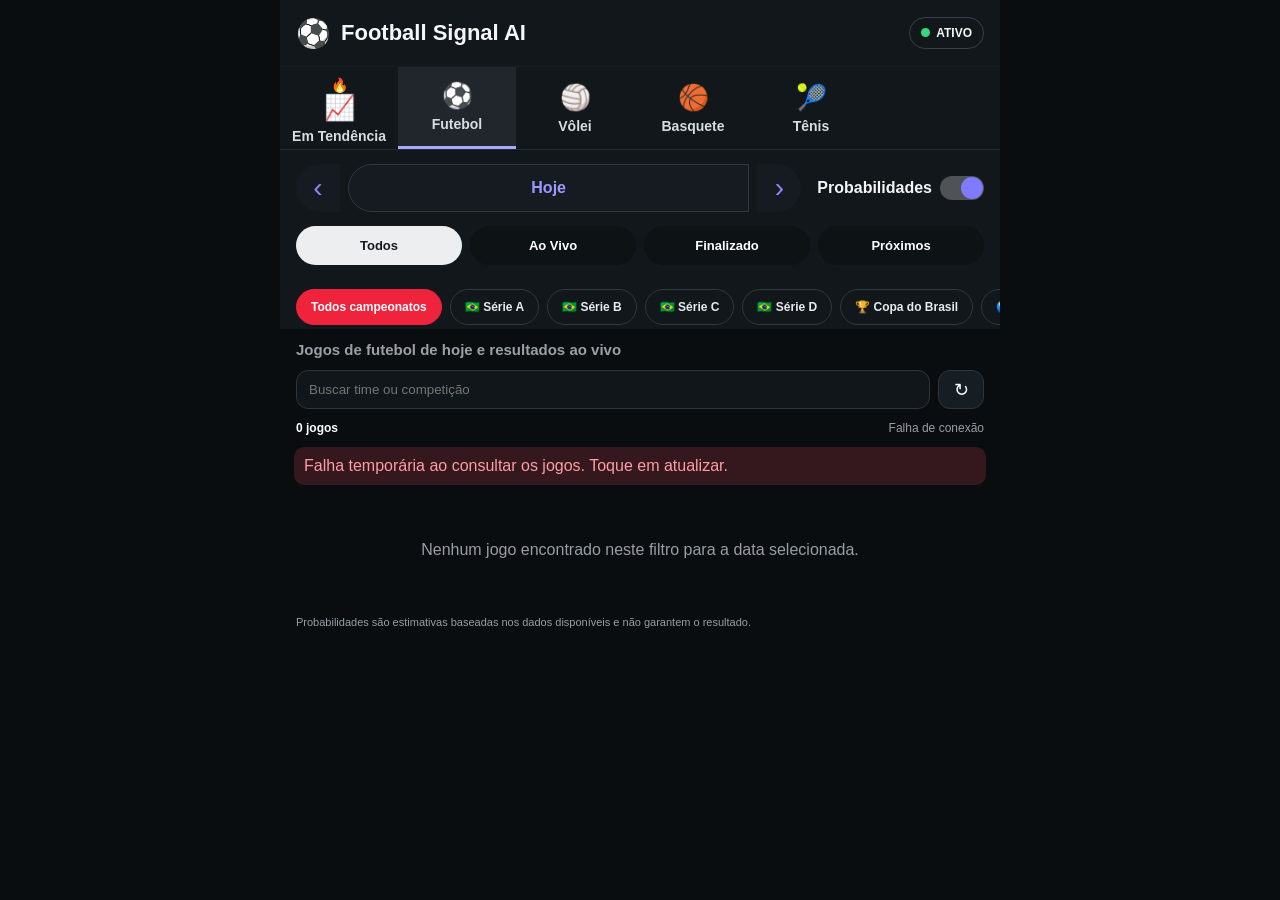
==== commit 5408f2f6: "Show probabilities on every match and restore organized competition filters" ====
--- a/index.html
+++ b/index.html
@@ -1,25 +1,28 @@
 <!doctype html>
 <html lang="pt-BR"><head><meta charset="utf-8"><meta name="viewport" content="width=device-width,initial-scale=1,maximum-scale=1,user-scalable=no"><meta name="theme-color" content="#11171b"><title>Football Signal AI</title><style>
 :root{--bg:#090d10;--top:#11171b;--panel:#171d21;--panel2:#20272c;--panel3:#252d33;--text:#f5f6f7;--muted:#979fa5;--line:#2d363c;--accent:#7874ff;--live:#9d2f38;--green:#39d67d}
-*{box-sizing:border-box}html,body{margin:0;background:var(--bg);color:var(--text);font-family:Inter,Arial,sans-serif}body{min-height:100vh}.app{max-width:720px;margin:auto;padding-bottom:0}.header{position:sticky;top:0;z-index:20;background:var(--top);border-bottom:1px solid #242c31}.brand{height:66px;display:flex;align-items:center;justify-content:space-between;padding:0 16px}.brand-left{display:flex;align-items:center;gap:10px}.mark{font-size:28px}.brand-title{font-size:22px;font-weight:900}.bot{font-size:12px;font-weight:900;border:1px solid #364149;border-radius:999px;padding:8px 11px}.bot i{display:inline-block;width:9px;height:9px;border-radius:50%;background:var(--green);margin-right:6px}.sports{display:flex;overflow-x:auto;scrollbar-width:none;border-top:1px solid #171e22}.sports::-webkit-scrollbar{display:none}.sport{min-width:118px;height:82px;border:0;background:transparent;color:#d9dddf;font-weight:800;font-size:14px;padding:10px}.sport.active{background:#20262b;border-bottom:3px solid #aaa7ff}.sport .ico{display:block;font-size:25px;margin-bottom:6px}.date-section{background:#11171b;padding:14px 16px 12px}.date-row{display:grid;grid-template-columns:44px 1fr 44px auto;align-items:center;gap:8px}.arrow{height:48px;border:0;background:#151b20;color:#8b86ff;font-size:28px}.datebox{height:48px;display:grid;place-items:center;border:1px solid #303744;background:#151b20;color:#9d98ff;font-weight:900}.datebox,.arrow:first-child{border-radius:999px 0 0 999px}.arrow:nth-child(3){border-radius:0 999px 999px 0}.prob-toggle{display:flex;align-items:center;gap:8px;font-weight:900;padding-left:8px}.switch{width:44px;height:24px;border-radius:999px;background:#4f5357;position:relative}.switch:after{content:'';position:absolute;right:1px;top:1px;width:22px;height:22px;border-radius:50%;background:#7f7aff}.tabs{display:grid;grid-template-columns:repeat(4,1fr);gap:8px;margin-top:14px}.tab{border:0;border-radius:999px;background:#0d1215;color:#fff;padding:12px 5px;font-size:13px;font-weight:900}.tab.active{background:#eceeef;color:#171b1e}.tab.live.active{background:#51262b;color:#ff656d}.intro{padding:12px 16px;color:#9aa1a6;font-size:15px;font-weight:700}.tools{display:flex;gap:8px;padding:0 16px 12px}.search{flex:1;border:1px solid var(--line);background:#10161a;color:#fff;border-radius:12px;padding:11px 12px}.refresh{width:46px;border:1px solid var(--line);background:#171e23;color:#fff;border-radius:12px;font-size:18px}.summary{display:flex;justify-content:space-between;padding:0 16px 12px;color:var(--muted);font-size:12px}.summary b{color:#fff}.notice{display:none;margin:0 14px 10px;padding:10px;border-radius:10px;background:#34181d;color:#ff9ca5}.league{margin:0 14px 12px;background:var(--panel);border-radius:18px;overflow:hidden;border:1px solid #2b343a}.league-head{display:grid;grid-template-columns:48px 1fr 30px 42px;align-items:center;gap:9px;padding:13px;background:#1b2227}.league-icon{width:38px;height:38px;border-radius:50%;display:grid;place-items:center;background:#262f35;font-size:21px}.lname{font-size:15px;font-weight:900}.country{font-size:12px;color:var(--muted);margin-top:3px}.badge{width:28px;height:28px;border-radius:50%;display:grid;place-items:center;background:#101518;font-size:12px;font-weight:900}.collapse{width:38px;height:38px;border:1px solid #374148;border-radius:50%;display:grid;place-items:center;color:#b6bdc1;font-size:19px}.match{display:grid;grid-template-columns:60px 1fr 36px;gap:8px;align-items:center;padding:11px 13px;border-top:1px solid #273137}.mtime{font-size:12px;color:var(--muted);text-align:center}.mtime.live{color:#ff636c;font-weight:900}.teams{min-width:0}.team{display:flex;align-items:center;justify-content:space-between;gap:8px;line-height:1.5;font-weight:800}.team-left{display:flex;align-items:center;min-width:0;gap:7px}.team-left img{width:20px;height:20px;object-fit:contain}.team-left span{white-space:nowrap;overflow:hidden;text-overflow:ellipsis}.score{font-weight:900}.fav{font-size:24px;text-align:center;color:#9da5aa}.state{font-size:10px;color:var(--muted);margin-top:3px}.probs{grid-column:1/-1;display:grid;grid-template-columns:repeat(3,1fr);gap:7px;margin-top:3px}.prob{background:#0f1417;border-radius:9px;padding:7px 5px;text-align:center}.prob small{display:block;color:var(--muted);font-size:10px}.prob b{display:block;font-size:14px;margin-top:2px}.prob .loading{color:var(--muted);font-size:12px}.confidence{display:none}.empty{padding:46px 18px;text-align:center;color:var(--muted)}.footer-note{padding:0 16px 14px;color:var(--muted);font-size:11px}.bottom{display:none}.nav{display:grid;place-items:center;color:#d6dadd;font-size:11px;font-weight:800}.nav span{display:block;font-size:23px;margin-bottom:3px}.nav.active{color:#8f89ff;border-bottom:3px solid #8f89ff}@media(max-width:430px){.brand-title{font-size:20px}.sport{min-width:104px}.prob-toggle{font-size:13px}.league{margin-left:8px;margin-right:8px}}
-</style></head><body><main class="app"><header class="header"><div class="brand"><div class="brand-left"><div class="mark">⚽</div><div class="brand-title">Football Signal AI</div></div><div class="bot"><i></i>ATIVO</div></div><div class="sports"><button class="sport">🔥<span class="ico">📈</span>Em Tendência</button><button class="sport active"><span class="ico">⚽</span>Futebol</button><button class="sport"><span class="ico">🏐</span>Vôlei</button><button class="sport"><span class="ico">🏀</span>Basquete</button><button class="sport"><span class="ico">🎾</span>Tênis</button></div></header><section class="date-section"><div class="date-row"><button class="arrow" onclick="changeDay(-1)">‹</button><div class="datebox" id="dateLabel">Hoje</div><button class="arrow" onclick="changeDay(1)">›</button><div class="prob-toggle">Probabilidades <span class="switch"></span></div></div><div class="tabs"><button class="tab active" onclick="setFilter('ALL',this)">Todos</button><button class="tab live" onclick="setFilter('LIVE',this)">Ao Vivo</button><button class="tab" onclick="setFilter('FINISHED',this)">Finalizado</button><button class="tab" onclick="setFilter('UPCOMING',this)">Próximos</button></div></section><div class="intro">Jogos de futebol de hoje e resultados ao vivo</div><div class="tools"><input id="search" class="search" placeholder="Buscar time ou competição" oninput="render()"><button class="refresh" onclick="loadGames()">↻</button></div><div class="summary"><b id="count">Carregando...</b><span id="updated">Conectando</span></div><div class="notice" id="notice"></div><section id="games"></section><p class="footer-note">Probabilidades são estimativas baseadas nos dados disponíveis e não garantem o resultado.</p></main><script>
-let games=[],selectedFilter='ALL',dayOffset=0,selectedDate=localISO(0);const API='/api/fixtures',ANALYZE='/api/analyze';
+*{box-sizing:border-box}html,body{margin:0;background:var(--bg);color:var(--text);font-family:Inter,Arial,sans-serif}body{min-height:100vh}.app{max-width:720px;margin:auto;padding-bottom:0}.header{position:sticky;top:0;z-index:20;background:var(--top);border-bottom:1px solid #242c31}.brand{height:66px;display:flex;align-items:center;justify-content:space-between;padding:0 16px}.brand-left{display:flex;align-items:center;gap:10px}.mark{font-size:28px}.brand-title{font-size:22px;font-weight:900}.bot{font-size:12px;font-weight:900;border:1px solid #364149;border-radius:999px;padding:8px 11px}.bot i{display:inline-block;width:9px;height:9px;border-radius:50%;background:var(--green);margin-right:6px}.sports{display:flex;overflow-x:auto;scrollbar-width:none;border-top:1px solid #171e22}.sports::-webkit-scrollbar{display:none}.sport{min-width:118px;height:82px;border:0;background:transparent;color:#d9dddf;font-weight:800;font-size:14px;padding:10px}.sport.active{background:#20262b;border-bottom:3px solid #aaa7ff}.sport .ico{display:block;font-size:25px;margin-bottom:6px}.date-section{background:#11171b;padding:14px 16px 12px}.date-row{display:grid;grid-template-columns:44px 1fr 44px auto;align-items:center;gap:8px}.arrow{height:48px;border:0;background:#151b20;color:#8b86ff;font-size:28px}.datebox{height:48px;display:grid;place-items:center;border:1px solid #303744;background:#151b20;color:#9d98ff;font-weight:900}.datebox,.arrow:first-child{border-radius:999px 0 0 999px}.arrow:nth-child(3){border-radius:0 999px 999px 0}.prob-toggle{display:flex;align-items:center;gap:8px;font-weight:900;padding-left:8px}.switch{width:44px;height:24px;border-radius:999px;background:#4f5357;position:relative}.switch:after{content:'';position:absolute;right:1px;top:1px;width:22px;height:22px;border-radius:50%;background:#7f7aff}.tabs{display:grid;grid-template-columns:repeat(4,1fr);gap:8px;margin-top:14px}.tab{border:0;border-radius:999px;background:#0d1215;color:#fff;padding:12px 5px;font-size:13px;font-weight:900}.tab.active{background:#eceeef;color:#171b1e}.tab.live.active{background:#51262b;color:#ff656d}.league-tabs{display:flex;gap:8px;overflow-x:auto;scrollbar-width:none;padding:12px 16px 4px;background:#11171b}.league-tabs::-webkit-scrollbar{display:none}.league-tab{flex:0 0 auto;border:1px solid #303a40;border-radius:999px;background:#11171b;color:#e8ebed;padding:10px 14px;font-size:12px;font-weight:900;white-space:nowrap}.league-tab.active{background:#ef233c;border-color:#ef233c;color:#fff}.intro{padding:12px 16px;color:#9aa1a6;font-size:15px;font-weight:700}.tools{display:flex;gap:8px;padding:0 16px 12px}.search{flex:1;border:1px solid var(--line);background:#10161a;color:#fff;border-radius:12px;padding:11px 12px}.refresh{width:46px;border:1px solid var(--line);background:#171e23;color:#fff;border-radius:12px;font-size:18px}.summary{display:flex;justify-content:space-between;padding:0 16px 12px;color:var(--muted);font-size:12px}.summary b{color:#fff}.notice{display:none;margin:0 14px 10px;padding:10px;border-radius:10px;background:#34181d;color:#ff9ca5}.league{margin:0 14px 12px;background:var(--panel);border-radius:18px;overflow:hidden;border:1px solid #2b343a}.league-head{display:grid;grid-template-columns:48px 1fr 30px 42px;align-items:center;gap:9px;padding:13px;background:#1b2227}.league-icon{width:38px;height:38px;border-radius:50%;display:grid;place-items:center;background:#262f35;font-size:21px}.lname{font-size:15px;font-weight:900}.country{font-size:12px;color:var(--muted);margin-top:3px}.badge{width:28px;height:28px;border-radius:50%;display:grid;place-items:center;background:#101518;font-size:12px;font-weight:900}.collapse{width:38px;height:38px;border:1px solid #374148;border-radius:50%;display:grid;place-items:center;color:#b6bdc1;font-size:19px}.match{display:grid;grid-template-columns:60px 1fr 36px;gap:8px;align-items:center;padding:11px 13px;border-top:1px solid #273137}.mtime{font-size:12px;color:var(--muted);text-align:center}.mtime.live{color:#ff636c;font-weight:900}.teams{min-width:0}.team{display:flex;align-items:center;justify-content:space-between;gap:8px;line-height:1.5;font-weight:800}.team-left{display:flex;align-items:center;min-width:0;gap:7px}.team-left img{width:20px;height:20px;object-fit:contain}.team-left span{white-space:nowrap;overflow:hidden;text-overflow:ellipsis}.score{font-weight:900}.fav{font-size:24px;text-align:center;color:#9da5aa}.state{font-size:10px;color:var(--muted);margin-top:3px}.probs{grid-column:1/-1;display:grid;grid-template-columns:repeat(3,1fr);gap:7px;margin-top:3px}.prob{background:#0f1417;border-radius:9px;padding:7px 5px;text-align:center}.prob small{display:block;color:var(--muted);font-size:10px}.prob b{display:block;font-size:14px;margin-top:2px}.prob .loading{color:var(--muted);font-size:12px}.source{grid-column:1/-1;color:#7f8a91;font-size:9px;text-align:right;padding:0 2px}.confidence{display:none}.empty{padding:46px 18px;text-align:center;color:var(--muted)}.footer-note{padding:0 16px 14px;color:var(--muted);font-size:11px}.bottom{display:none}@media(max-width:430px){.brand-title{font-size:20px}.sport{min-width:104px}.prob-toggle{font-size:13px}.league{margin-left:8px;margin-right:8px}}
+</style></head><body><main class="app"><header class="header"><div class="brand"><div class="brand-left"><div class="mark">⚽</div><div class="brand-title">Football Signal AI</div></div><div class="bot"><i></i>ATIVO</div></div><div class="sports"><button class="sport">🔥<span class="ico">📈</span>Em Tendência</button><button class="sport active"><span class="ico">⚽</span>Futebol</button><button class="sport"><span class="ico">🏐</span>Vôlei</button><button class="sport"><span class="ico">🏀</span>Basquete</button><button class="sport"><span class="ico">🎾</span>Tênis</button></div></header><section class="date-section"><div class="date-row"><button class="arrow" onclick="changeDay(-1)">‹</button><div class="datebox" id="dateLabel">Hoje</div><button class="arrow" onclick="changeDay(1)">›</button><div class="prob-toggle">Probabilidades <span class="switch"></span></div></div><div class="tabs"><button class="tab active" onclick="setFilter('ALL',this)">Todos</button><button class="tab live" onclick="setFilter('LIVE',this)">Ao Vivo</button><button class="tab" onclick="setFilter('FINISHED',this)">Finalizado</button><button class="tab" onclick="setFilter('UPCOMING',this)">Próximos</button></div></section><div class="league-tabs"><button class="league-tab active" onclick="setLeague('ALL',this)">Todos campeonatos</button><button class="league-tab" onclick="setLeague('A',this)">🇧🇷 Série A</button><button class="league-tab" onclick="setLeague('B',this)">🇧🇷 Série B</button><button class="league-tab" onclick="setLeague('C',this)">🇧🇷 Série C</button><button class="league-tab" onclick="setLeague('D',this)">🇧🇷 Série D</button><button class="league-tab" onclick="setLeague('COPA',this)">🏆 Copa do Brasil</button><button class="league-tab" onclick="setLeague('LIB',this)">🌎 Libertadores</button><button class="league-tab" onclick="setLeague('SULA',this)">🏹 Sul-Americana</button></div><div class="intro">Jogos de futebol de hoje e resultados ao vivo</div><div class="tools"><input id="search" class="search" placeholder="Buscar time ou competição" oninput="render()"><button class="refresh" onclick="loadGames()">↻</button></div><div class="summary"><b id="count">Carregando...</b><span id="updated">Conectando</span></div><div class="notice" id="notice"></div><section id="games"></section><p class="footer-note">Probabilidades são estimativas baseadas nos dados disponíveis e não garantem o resultado.</p></main><script>
+let games=[],selectedFilter='ALL',selectedLeague='ALL',dayOffset=0,selectedDate=localISO(0);const API='/api/fixtures',ANALYZE='/api/analyze';
 const analysisCache=new Map(),analysisBusy=new Set();
 function localISO(add){let d=new Date();d.setDate(d.getDate()+add);return `${d.getFullYear()}-${String(d.getMonth()+1).padStart(2,'0')}-${String(d.getDate()).padStart(2,'0')}`}
 function clean(s=''){return String(s).toLowerCase().normalize('NFD').replace(/[\u0300-\u036f]/g,'')}
 function dateText(){if(dayOffset===0)return'Hoje';if(dayOffset===1)return'Amanhã';if(dayOffset===-1)return'Ontem';let d=new Date();d.setDate(d.getDate()+dayOffset);return d.toLocaleDateString('pt-BR',{day:'2-digit',month:'short'})}
+function prettyLeague(s=''){let x=String(s).replace(/^\d{4}[-\s]+/,'').replace(/-/g,' ').replace(/\s+/g,' ').trim();const c=clean(x);if(/brasileir.*serie a|serie a.*brasil/.test(c))return'Brasileirão Série A';if(/brasileir.*serie b|serie b.*brasil/.test(c))return'Brasileirão Série B';if(/brasileir.*serie c|serie c.*brasil/.test(c))return'Brasileirão Série C';if(/brasileir.*serie d|serie d.*brasil/.test(c))return'Brasileirão Série D';if(/copa do brasil|copa_do_brazil/.test(c))return'Copa do Brasil';if(/libertadores/.test(c))return'Copa Libertadores';if(/sudamericana|sul americana/.test(c))return'Copa Sul-Americana';return x.replace(/\b\w/g,m=>m.toUpperCase())}
 function changeDay(n){dayOffset+=n;selectedDate=localISO(dayOffset);document.getElementById('dateLabel').textContent=dateText();loadGames()}
 function setFilter(v,btn){selectedFilter=v;document.querySelectorAll('.tab').forEach(b=>b.classList.remove('active'));btn.classList.add('active');render();refreshProbabilities()}
-function normalize(g){let sc=g.score||{};return{id:String(g.id||''),provider:String(g.provider||''),providerId:String(g.providerId||g.id||''),league:String(g.league||'Futebol'),country:String(g.country||''),home:g.home||{name:'Casa'},away:g.away||{name:'Fora'},start:g.start||'',live:!!g.live,finished:!!g.finished,state:g.state||'',scoreHome:sc.home,scoreAway:sc.away,p:null,pStatus:g.provider==='sportmonks'?'Carregando':'Indisponível',quality:0,confidence:''}}
+function setLeague(v,btn){selectedLeague=v;document.querySelectorAll('.league-tab').forEach(b=>b.classList.remove('active'));btn.classList.add('active');render();refreshProbabilities()}
+function leagueMatch(g){if(selectedLeague==='ALL')return true;const l=clean(g.league);if(selectedLeague==='A')return /brasileir.*serie a|serie a.*brasil/.test(l);if(selectedLeague==='B')return /brasileir.*serie b|serie b.*brasil/.test(l);if(selectedLeague==='C')return /brasileir.*serie c|serie c.*brasil/.test(l);if(selectedLeague==='D')return /brasileir.*serie d|serie d.*brasil/.test(l);if(selectedLeague==='COPA')return /copa do brasil|copa_do_brazil/.test(l);if(selectedLeague==='LIB')return /libertadores/.test(l);if(selectedLeague==='SULA')return /sudamericana|sul americana/.test(l);return true}
+function normalize(g){let sc=g.score||{},p=g.probabilities||null;return{id:String(g.id||''),provider:String(g.provider||''),providerId:String(g.providerId||g.id||''),league:prettyLeague(g.league||'Futebol'),country:String(g.country||''),home:g.home||{name:'Casa'},away:g.away||{name:'Fora'},start:g.start||'',live:!!g.live,finished:!!g.finished,state:g.state||'',scoreHome:sc.home,scoreAway:sc.away,p,pStatus:p?'Atualizada':(g.provider==='sportmonks'?'Carregando':'Indisponível'),quality:Number(g.probabilityQuality||0),confidence:'',probabilitySource:String(g.probabilitySource||'')}}
 function isTodaySelected(){return selectedDate===localISO(0)}
 function isFutureToday(g){if(g.live||g.finished)return false;if(!isTodaySelected())return true;if(!g.start)return true;let t=new Date(g.start).getTime();return !Number.isFinite(t)||t>Date.now()}
-function filterMatch(g){if(selectedFilter==='LIVE')return g.live;if(selectedFilter==='FINISHED')return g.finished;if(selectedFilter==='UPCOMING')return !g.live&&!g.finished;if(selectedFilter==='ALL')return isFutureToday(g);return false}
+function filterMatch(g){if(!leagueMatch(g))return false;if(selectedFilter==='LIVE')return g.live;if(selectedFilter==='FINISHED')return g.finished;if(selectedFilter==='UPCOMING')return !g.live&&!g.finished;if(selectedFilter==='ALL')return isFutureToday(g);return false}
 function timeText(g){if(g.live)return'AO VIVO';if(!g.start)return'—';return new Date(g.start).toLocaleTimeString('pt-BR',{hour:'2-digit',minute:'2-digit'})}
 function teamLogo(t){return t&&t.logo?`<img src="${t.logo}" alt="">`:'⚽'}
 function probabilityText(g,key){return g.p&&Number.isFinite(Number(g.p[key]))?`${g.p[key]}%`:g.pStatus==='Carregando'?'<span class="loading">...</span>':'—'}
-async function analyzeGame(g,force=false){if(g.provider!=='sportmonks'||!/^[0-9]+$/.test(g.providerId)){g.p=null;g.pStatus='Indisponível';return}const key=g.providerId,now=Date.now(),cached=analysisCache.get(key),ttl=g.live?20000:180000;if(!force&&cached&&now-cached.time<ttl){Object.assign(g,cached.value);return}if(analysisBusy.has(key))return;analysisBusy.add(key);try{let r=await fetch(`${ANALYZE}?id=${encodeURIComponent(key)}&_=${now}`,{cache:'no-store'});let d=await r.json();if(!r.ok)throw Error(d.error||`HTTP ${r.status}`);let value={p:d.probabilities||null,pStatus:d.probabilities?'Atualizada':'Indisponível',quality:Number(d.quality||0),confidence:String(d.confidence||'')};Object.assign(g,value);analysisCache.set(key,{time:now,value})}catch(e){g.p=null;g.pStatus='Indisponível'}finally{analysisBusy.delete(key)}}
+async function analyzeGame(g,force=false){if(g.provider!=='sportmonks'||!/^[0-9]+$/.test(g.providerId))return;const key=g.providerId,now=Date.now(),cached=analysisCache.get(key),ttl=g.live?20000:180000;if(!force&&cached&&now-cached.time<ttl){Object.assign(g,cached.value);return}if(analysisBusy.has(key))return;analysisBusy.add(key);try{let r=await fetch(`${ANALYZE}?id=${encodeURIComponent(key)}&_=${now}`,{cache:'no-store'});let d=await r.json();if(!r.ok)throw Error(d.error||`HTTP ${r.status}`);if(d.probabilities){let value={p:d.probabilities,pStatus:'Atualizada',quality:Number(d.quality||g.quality||0),confidence:String(d.confidence||''),probabilitySource:(d.sources||[]).join(' + ')||g.probabilitySource};Object.assign(g,value);analysisCache.set(key,{time:now,value})}}catch(e){}finally{analysisBusy.delete(key)}}
 async function refreshProbabilities(force=false,onlyLive=false){let q=clean(document.getElementById('search').value),targets=games.filter(g=>g.provider==='sportmonks'&&(!onlyLive||g.live)&&filterMatch(g)&&clean(`${g.home.name} ${g.away.name} ${g.league} ${g.country}`).includes(q));let i=0;async function worker(){while(i<targets.length){let g=targets[i++];await analyzeGame(g,force);render()}}await Promise.all(Array.from({length:Math.min(4,targets.length)},worker))}
 async function loadGames(){let n=document.getElementById('notice');n.style.display='none';document.getElementById('updated').textContent='Atualizando...';try{let r=await fetch(API+'?date='+selectedDate+'&_='+Date.now(),{cache:'no-store'});if(!r.ok)throw Error('HTTP '+r.status);let data=await r.json();games=(data.games||[]).map(normalize);document.getElementById('updated').textContent=`${games.length} carregados • ${new Date().toLocaleTimeString('pt-BR',{hour:'2-digit',minute:'2-digit'})}`;render();refreshProbabilities()}catch(e){games=[];n.textContent='Falha temporária ao consultar os jogos. Toque em atualizar.';n.style.display='block';document.getElementById('updated').textContent='Falha de conexão';render()}}
-function render(){let q=clean(document.getElementById('search').value),list=games.filter(g=>filterMatch(g)&&clean(`${g.home.name} ${g.away.name} ${g.league} ${g.country}`).includes(q));list.sort((a,b)=>(Number(b.live)-Number(a.live))||(new Date(a.start||0)-new Date(b.start||0)));document.getElementById('count').textContent=list.length+' jogos';let root=document.getElementById('games');root.innerHTML='';if(!list.length){root.innerHTML='<div class="empty">Nenhum jogo encontrado neste filtro para a data selecionada.</div>';return}let groups={};list.forEach(g=>(groups[g.league]??=[]).push(g));Object.entries(groups).forEach(([league,arr])=>{let country=arr.find(x=>x.country)?.country||'Futebol';let card=document.createElement('div');card.className='league';card.innerHTML=`<div class="league-head"><div class="league-icon">🏆</div><div><div class="lname">${league}</div><div class="country">${country}</div></div><div class="badge">${arr.length}</div><div class="collapse">⌃</div></div>`;arr.forEach(g=>{let sh=g.scoreHome==null?'':g.scoreHome,sa=g.scoreAway==null?'':g.scoreAway,st=g.live?g.state:(g.finished?'Finalizado':g.state||'Agendado');card.insertAdjacentHTML('beforeend',`<div class="match"><div class="mtime ${g.live?'live':''}">${timeText(g)}</div><div class="teams"><div class="team"><div class="team-left">${teamLogo(g.home)}<span>${g.home.name}</span></div><span class="score">${sh}</span></div><div class="team"><div class="team-left">${teamLogo(g.away)}<span>${g.away.name}</span></div><span class="score">${sa}</span></div><div class="state">${st}${g.p?` • dados ${g.quality}%`:''}</div></div><div class="fav">☆</div><div class="probs"><div class="prob"><small>Casa</small><b>${probabilityText(g,'home')}</b></div><div class="prob"><small>Empate</small><b>${probabilityText(g,'draw')}</b></div><div class="prob"><small>Fora</small><b>${probabilityText(g,'away')}</b></div></div></div>`)});root.appendChild(card)})}
+function render(){let q=clean(document.getElementById('search').value),list=games.filter(g=>filterMatch(g)&&clean(`${g.home.name} ${g.away.name} ${g.league} ${g.country}`).includes(q));list.sort((a,b)=>(Number(b.live)-Number(a.live))||(new Date(a.start||0)-new Date(b.start||0)));document.getElementById('count').textContent=list.length+' jogos';let root=document.getElementById('games');root.innerHTML='';if(!list.length){root.innerHTML='<div class="empty">Nenhum jogo encontrado neste filtro para a data selecionada.</div>';return}let groups={};list.forEach(g=>(groups[g.league]??=[]).push(g));Object.entries(groups).forEach(([league,arr])=>{let country=arr.find(x=>x.country)?.country||'Futebol';let card=document.createElement('div');card.className='league';card.innerHTML=`<div class="league-head"><div class="league-icon">🏆</div><div><div class="lname">${league}</div><div class="country">${country}</div></div><div class="badge">${arr.length}</div><div class="collapse">⌃</div></div>`;arr.forEach(g=>{let sh=g.scoreHome==null?'':g.scoreHome,sa=g.scoreAway==null?'':g.scoreAway,st=g.live?g.state:(g.finished?'Finalizado':g.state||'Agendado'),src=g.probabilitySource||'modelo estatístico';card.insertAdjacentHTML('beforeend',`<div class="match"><div class="mtime ${g.live?'live':''}">${timeText(g)}</div><div class="teams"><div class="team"><div class="team-left">${teamLogo(g.home)}<span>${g.home.name}</span></div><span class="score">${sh}</span></div><div class="team"><div class="team-left">${teamLogo(g.away)}<span>${g.away.name}</span></div><span class="score">${sa}</span></div><div class="state">${st}${g.quality?` • dados ${g.quality}%`:''}</div></div><div class="fav">☆</div><div class="probs"><div class="prob"><small>Casa</small><b>${probabilityText(g,'home')}</b></div><div class="prob"><small>Empate</small><b>${probabilityText(g,'draw')}</b></div><div class="prob"><small>Fora</small><b>${probabilityText(g,'away')}</b></div><div class="source">Fonte: ${src}</div></div></div>`)});root.appendChild(card)})}
 document.getElementById('dateLabel').textContent=dateText();loadGames();setInterval(loadGames,60000);setInterval(()=>refreshProbabilities(true,true),30000);
 </script></body></html>
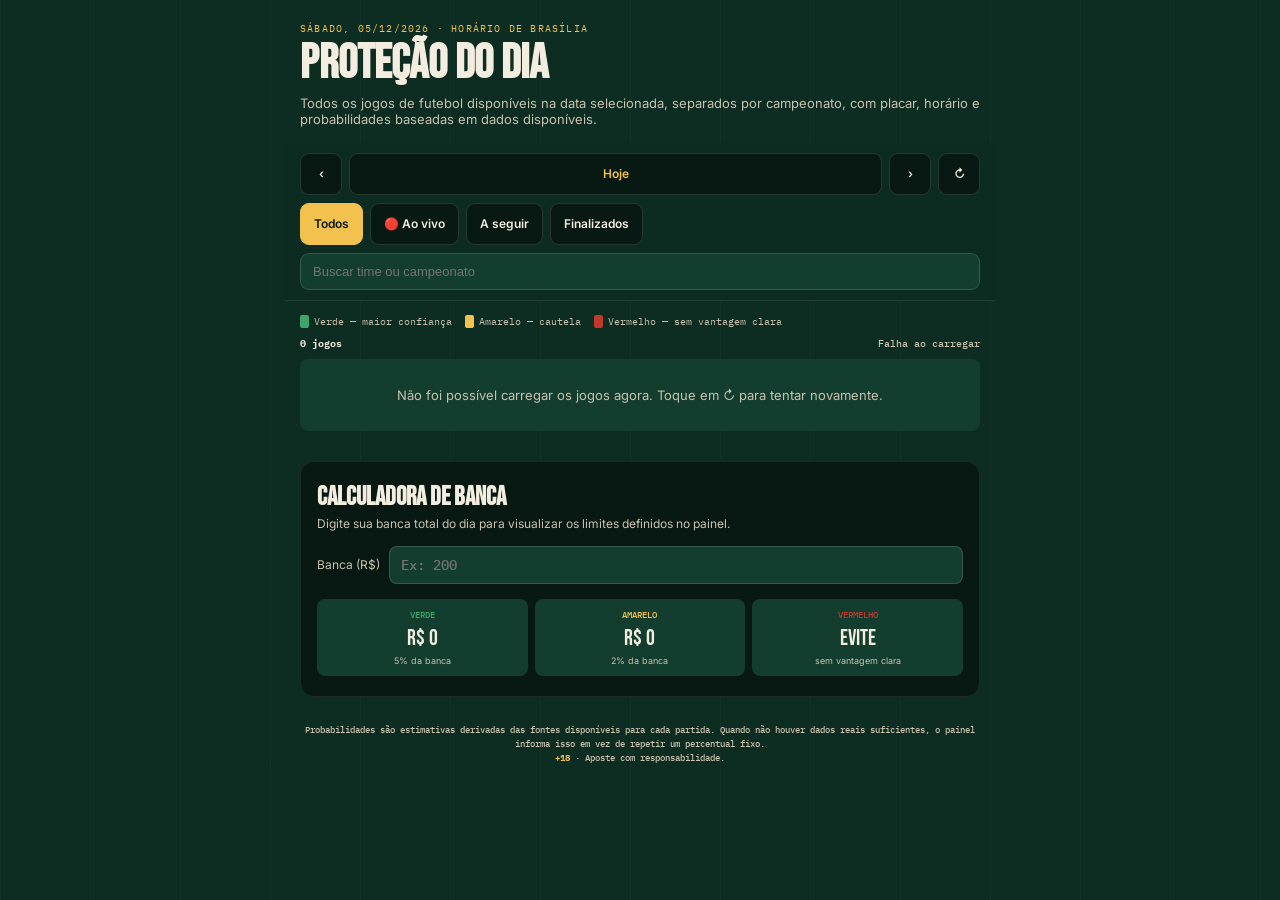
==== commit d045b528: "Rebuild from Protecao do Dia layout with complete dynamic football schedule" ====
--- a/index.html
+++ b/index.html
@@ -1,28 +1,46 @@
-<!doctype html>
-<html lang="pt-BR"><head><meta charset="utf-8"><meta name="viewport" content="width=device-width,initial-scale=1,maximum-scale=1,user-scalable=no"><meta name="theme-color" content="#11171b"><title>Football Signal AI</title><style>
-:root{--bg:#090d10;--top:#11171b;--panel:#171d21;--panel2:#20272c;--panel3:#252d33;--text:#f5f6f7;--muted:#979fa5;--line:#2d363c;--accent:#7874ff;--live:#9d2f38;--green:#39d67d}
-*{box-sizing:border-box}html,body{margin:0;background:var(--bg);color:var(--text);font-family:Inter,Arial,sans-serif}body{min-height:100vh}.app{max-width:720px;margin:auto;padding-bottom:0}.header{position:sticky;top:0;z-index:20;background:var(--top);border-bottom:1px solid #242c31}.brand{height:66px;display:flex;align-items:center;justify-content:space-between;padding:0 16px}.brand-left{display:flex;align-items:center;gap:10px}.mark{font-size:28px}.brand-title{font-size:22px;font-weight:900}.bot{font-size:12px;font-weight:900;border:1px solid #364149;border-radius:999px;padding:8px 11px}.bot i{display:inline-block;width:9px;height:9px;border-radius:50%;background:var(--green);margin-right:6px}.sports{display:flex;overflow-x:auto;scrollbar-width:none;border-top:1px solid #171e22}.sports::-webkit-scrollbar{display:none}.sport{min-width:118px;height:82px;border:0;background:transparent;color:#d9dddf;font-weight:800;font-size:14px;padding:10px}.sport.active{background:#20262b;border-bottom:3px solid #aaa7ff}.sport .ico{display:block;font-size:25px;margin-bottom:6px}.date-section{background:#11171b;padding:14px 16px 12px}.date-row{display:grid;grid-template-columns:44px 1fr 44px auto;align-items:center;gap:8px}.arrow{height:48px;border:0;background:#151b20;color:#8b86ff;font-size:28px}.datebox{height:48px;display:grid;place-items:center;border:1px solid #303744;background:#151b20;color:#9d98ff;font-weight:900}.datebox,.arrow:first-child{border-radius:999px 0 0 999px}.arrow:nth-child(3){border-radius:0 999px 999px 0}.prob-toggle{display:flex;align-items:center;gap:8px;font-weight:900;padding-left:8px}.switch{width:44px;height:24px;border-radius:999px;background:#4f5357;position:relative}.switch:after{content:'';position:absolute;right:1px;top:1px;width:22px;height:22px;border-radius:50%;background:#7f7aff}.tabs{display:grid;grid-template-columns:repeat(4,1fr);gap:8px;margin-top:14px}.tab{border:0;border-radius:999px;background:#0d1215;color:#fff;padding:12px 5px;font-size:13px;font-weight:900}.tab.active{background:#eceeef;color:#171b1e}.tab.live.active{background:#51262b;color:#ff656d}.league-tabs{display:flex;gap:8px;overflow-x:auto;scrollbar-width:none;padding:12px 16px 4px;background:#11171b}.league-tabs::-webkit-scrollbar{display:none}.league-tab{flex:0 0 auto;border:1px solid #303a40;border-radius:999px;background:#11171b;color:#e8ebed;padding:10px 14px;font-size:12px;font-weight:900;white-space:nowrap}.league-tab.active{background:#ef233c;border-color:#ef233c;color:#fff}.intro{padding:12px 16px;color:#9aa1a6;font-size:15px;font-weight:700}.tools{display:flex;gap:8px;padding:0 16px 12px}.search{flex:1;border:1px solid var(--line);background:#10161a;color:#fff;border-radius:12px;padding:11px 12px}.refresh{width:46px;border:1px solid var(--line);background:#171e23;color:#fff;border-radius:12px;font-size:18px}.summary{display:flex;justify-content:space-between;padding:0 16px 12px;color:var(--muted);font-size:12px}.summary b{color:#fff}.notice{display:none;margin:0 14px 10px;padding:10px;border-radius:10px;background:#34181d;color:#ff9ca5}.league{margin:0 14px 12px;background:var(--panel);border-radius:18px;overflow:hidden;border:1px solid #2b343a}.league-head{display:grid;grid-template-columns:48px 1fr 30px 42px;align-items:center;gap:9px;padding:13px;background:#1b2227}.league-icon{width:38px;height:38px;border-radius:50%;display:grid;place-items:center;background:#262f35;font-size:21px}.lname{font-size:15px;font-weight:900}.country{font-size:12px;color:var(--muted);margin-top:3px}.badge{width:28px;height:28px;border-radius:50%;display:grid;place-items:center;background:#101518;font-size:12px;font-weight:900}.collapse{width:38px;height:38px;border:1px solid #374148;border-radius:50%;display:grid;place-items:center;color:#b6bdc1;font-size:19px}.match{display:grid;grid-template-columns:60px 1fr 36px;gap:8px;align-items:center;padding:11px 13px;border-top:1px solid #273137}.mtime{font-size:12px;color:var(--muted);text-align:center}.mtime.live{color:#ff636c;font-weight:900}.teams{min-width:0}.team{display:flex;align-items:center;justify-content:space-between;gap:8px;line-height:1.5;font-weight:800}.team-left{display:flex;align-items:center;min-width:0;gap:7px}.team-left img{width:20px;height:20px;object-fit:contain}.team-left span{white-space:nowrap;overflow:hidden;text-overflow:ellipsis}.score{font-weight:900}.fav{font-size:24px;text-align:center;color:#9da5aa}.state{font-size:10px;color:var(--muted);margin-top:3px}.probs{grid-column:1/-1;display:grid;grid-template-columns:repeat(3,1fr);gap:7px;margin-top:3px}.prob{background:#0f1417;border-radius:9px;padding:7px 5px;text-align:center}.prob small{display:block;color:var(--muted);font-size:10px}.prob b{display:block;font-size:14px;margin-top:2px}.prob .loading{color:var(--muted);font-size:12px}.source{grid-column:1/-1;color:#7f8a91;font-size:9px;text-align:right;padding:0 2px}.confidence{display:none}.empty{padding:46px 18px;text-align:center;color:var(--muted)}.footer-note{padding:0 16px 14px;color:var(--muted);font-size:11px}.bottom{display:none}@media(max-width:430px){.brand-title{font-size:20px}.sport{min-width:104px}.prob-toggle{font-size:13px}.league{margin-left:8px;margin-right:8px}}
-</style></head><body><main class="app"><header class="header"><div class="brand"><div class="brand-left"><div class="mark">⚽</div><div class="brand-title">Football Signal AI</div></div><div class="bot"><i></i>ATIVO</div></div><div class="sports"><button class="sport">🔥<span class="ico">📈</span>Em Tendência</button><button class="sport active"><span class="ico">⚽</span>Futebol</button><button class="sport"><span class="ico">🏐</span>Vôlei</button><button class="sport"><span class="ico">🏀</span>Basquete</button><button class="sport"><span class="ico">🎾</span>Tênis</button></div></header><section class="date-section"><div class="date-row"><button class="arrow" onclick="changeDay(-1)">‹</button><div class="datebox" id="dateLabel">Hoje</div><button class="arrow" onclick="changeDay(1)">›</button><div class="prob-toggle">Probabilidades <span class="switch"></span></div></div><div class="tabs"><button class="tab active" onclick="setFilter('ALL',this)">Todos</button><button class="tab live" onclick="setFilter('LIVE',this)">Ao Vivo</button><button class="tab" onclick="setFilter('FINISHED',this)">Finalizado</button><button class="tab" onclick="setFilter('UPCOMING',this)">Próximos</button></div></section><div class="league-tabs"><button class="league-tab active" onclick="setLeague('ALL',this)">Todos campeonatos</button><button class="league-tab" onclick="setLeague('A',this)">🇧🇷 Série A</button><button class="league-tab" onclick="setLeague('B',this)">🇧🇷 Série B</button><button class="league-tab" onclick="setLeague('C',this)">🇧🇷 Série C</button><button class="league-tab" onclick="setLeague('D',this)">🇧🇷 Série D</button><button class="league-tab" onclick="setLeague('COPA',this)">🏆 Copa do Brasil</button><button class="league-tab" onclick="setLeague('LIB',this)">🌎 Libertadores</button><button class="league-tab" onclick="setLeague('SULA',this)">🏹 Sul-Americana</button></div><div class="intro">Jogos de futebol de hoje e resultados ao vivo</div><div class="tools"><input id="search" class="search" placeholder="Buscar time ou competição" oninput="render()"><button class="refresh" onclick="loadGames()">↻</button></div><div class="summary"><b id="count">Carregando...</b><span id="updated">Conectando</span></div><div class="notice" id="notice"></div><section id="games"></section><p class="footer-note">Probabilidades são estimativas baseadas nos dados disponíveis e não garantem o resultado.</p></main><script>
-let games=[],selectedFilter='ALL',selectedLeague='ALL',dayOffset=0,selectedDate=localISO(0);const API='/api/fixtures',ANALYZE='/api/analyze';
-const analysisCache=new Map(),analysisBusy=new Set();
-function localISO(add){let d=new Date();d.setDate(d.getDate()+add);return `${d.getFullYear()}-${String(d.getMonth()+1).padStart(2,'0')}-${String(d.getDate()).padStart(2,'0')}`}
+<!DOCTYPE html>
+<html lang="pt-BR">
+<head>
+<meta charset="UTF-8">
+<meta name="viewport" content="width=device-width, initial-scale=1.0, maximum-scale=1, user-scalable=no">
+<meta name="theme-color" content="#0d2c22">
+<title>Proteção do Dia — Futebol</title>
+<link rel="preconnect" href="https://fonts.googleapis.com">
+<link href="https://fonts.googleapis.com/css2?family=Bebas+Neue&family=Inter:wght@400;500;600;700;800&family=IBM+Plex+Mono:wght@500&display=swap" rel="stylesheet">
+<style>
+:root{--pitch-dark:#0d2c22;--pitch:#123d2f;--chalk:#f3ede0;--chalk-dim:#c9c2af;--yellow:#f2c14e;--red:#c0392b;--green:#3fa66a;--live:#e8503f;--ink:#081812}
+*{box-sizing:border-box;margin:0;padding:0}body{background:var(--pitch-dark);background-image:repeating-linear-gradient(90deg,rgba(255,255,255,.025) 0,rgba(255,255,255,.025) 1px,transparent 1px,transparent 90px);color:var(--chalk);font-family:Inter,sans-serif;min-height:100vh;padding:22px 14px 60px}.wrap{max-width:680px;margin:auto}header{margin-bottom:16px}.eyebrow{font-family:'IBM Plex Mono',monospace;font-size:10px;letter-spacing:.12em;text-transform:uppercase;color:var(--yellow);margin-bottom:6px}h1{font-family:'Bebas Neue',sans-serif;font-size:48px;line-height:.95}header p{color:var(--chalk-dim);font-size:13px;margin-top:8px}.toolbar{position:sticky;top:0;z-index:20;background:rgba(13,44,34,.96);backdrop-filter:blur(8px);margin:0 -14px 14px;padding:10px 14px;border-bottom:1px solid rgba(255,255,255,.09)}.datebar{display:grid;grid-template-columns:42px 1fr 42px 42px;gap:7px}.datebar button,.date-label,.filter{border:1px solid rgba(255,255,255,.13);background:var(--ink);color:var(--chalk);border-radius:9px;min-height:42px;font:600 12px Inter}.date-label{display:grid;place-items:center;color:var(--yellow)}.filters{display:flex;gap:7px;overflow:auto;margin-top:8px;scrollbar-width:none}.filters::-webkit-scrollbar{display:none}.filter{white-space:nowrap;padding:0 13px;flex:0 0 auto}.filter.active{background:var(--yellow);color:var(--ink);border-color:var(--yellow)}.search{width:100%;margin-top:8px;background:var(--pitch);border:1px solid rgba(255,255,255,.14);color:var(--chalk);border-radius:9px;padding:10px 12px;font-size:13px;outline:0}.legend{display:flex;gap:13px;margin:12px 0 6px;font-family:'IBM Plex Mono',monospace;font-size:10px;color:var(--chalk-dim);flex-wrap:wrap}.legend span{display:flex;align-items:center;gap:5px}.dot{width:9px;height:13px;border-radius:2px}.dot.g{background:var(--green)}.dot.y{background:var(--yellow)}.dot.r{background:var(--red)}.summary{display:flex;justify-content:space-between;gap:10px;color:var(--chalk-dim);font:500 10px 'IBM Plex Mono',monospace;margin:9px 0}.summary b{color:var(--chalk)}.macro{margin-top:18px}.macro-head{display:flex;align-items:center;gap:8px;margin-bottom:10px;padding-bottom:6px;border-bottom:2px solid rgba(255,255,255,.14)}.macro-head h2{font-family:'Bebas Neue',sans-serif;font-size:25px;letter-spacing:.02em}.count{font:500 10px 'IBM Plex Mono',monospace;color:var(--chalk-dim);background:rgba(255,255,255,.06);padding:3px 8px;border-radius:20px}.pulse{width:9px;height:9px;border-radius:50%;background:var(--live);box-shadow:0 0 0 0 rgba(232,80,63,.6);animation:pulse 1.6s infinite}@keyframes pulse{0%{box-shadow:0 0 0 0 rgba(232,80,63,.55)}70%{box-shadow:0 0 0 9px rgba(232,80,63,0)}100%{box-shadow:0 0 0 0 rgba(232,80,63,0)}}.league{margin-bottom:13px}.league-title{font:500 10px 'IBM Plex Mono',monospace;letter-spacing:.06em;text-transform:uppercase;color:var(--yellow);margin:0 0 5px 2px}.match{background:var(--pitch);border-radius:8px;padding:10px 10px 9px 9px;margin-bottom:6px;display:flex;gap:9px;border-left:4px solid var(--chalk-dim)}.match.g{border-left-color:var(--green)}.match.y{border-left-color:var(--yellow)}.match.r{border-left-color:var(--red)}.match.done{opacity:.72}.card-icon{flex:0 0 20px;height:28px;border-radius:3px;margin-top:1px}.card-icon.g{background:var(--green)}.card-icon.y{background:var(--yellow)}.card-icon.r{background:var(--red)}.match-body{flex:1;min-width:0}.teams-row{display:flex;justify-content:space-between;align-items:flex-start;gap:7px}.teams{font-weight:700;font-size:13px;line-height:1.3;min-width:0}.teamline{display:flex;align-items:center;gap:6px}.teamline img{width:18px;height:18px;object-fit:contain}.score{margin-left:auto;padding-left:5px}.badge{flex:0 0 auto;font:500 9px 'IBM Plex Mono',monospace;text-transform:uppercase;padding:3px 6px;border-radius:4px;white-space:nowrap}.badge.live{background:rgba(232,80,63,.16);color:var(--live)}.badge.upcoming,.badge.done{background:rgba(255,255,255,.07);color:var(--chalk-dim)}.meta{font:500 9px 'IBM Plex Mono',monospace;color:var(--chalk-dim);margin-top:3px}.bars{display:flex;height:4px;border-radius:3px;overflow:hidden;margin:7px 0 4px;background:rgba(0,0,0,.3)}.bar.home{background:var(--chalk)}.bar.draw{background:var(--chalk-dim)}.bar.away{background:rgba(243,237,224,.35)}.probs{display:flex;flex-wrap:wrap;gap:3px 9px;font:500 8.5px 'IBM Plex Mono',monospace;color:var(--chalk-dim);margin-bottom:4px}.probs span{white-space:nowrap}.tip{font-size:10px;color:var(--chalk-dim);line-height:1.35}.tip b{color:var(--chalk)}.stake-tag{display:inline-block;margin-top:5px;font:500 9px 'IBM Plex Mono',monospace;padding:3px 7px;border-radius:20px;background:rgba(255,255,255,.06)}.empty{background:var(--pitch);border-radius:8px;padding:28px 15px;text-align:center;color:var(--chalk-dim);font-size:13px}.calc{background:var(--ink);border-radius:14px;padding:20px 16px;margin-top:30px;border:1px solid rgba(255,255,255,.08)}.calc h2{font-family:'Bebas Neue',sans-serif;font-size:26px}.calc p.sub{color:var(--chalk-dim);font-size:12px;margin:3px 0 15px}.input-row{display:flex;align-items:center;gap:9px;margin-bottom:15px}.input-row label{font-size:12px;color:var(--chalk-dim)}.input-row input{flex:1;background:var(--pitch);border:1px solid rgba(255,255,255,.15);color:var(--chalk);font:500 14px 'IBM Plex Mono',monospace;padding:9px 11px;border-radius:8px}.stake-grid{display:grid;grid-template-columns:repeat(3,1fr);gap:7px}.stake-card{background:var(--pitch);border-radius:8px;padding:10px 7px;text-align:center}.stake-card .lvl{font:500 9px 'IBM Plex Mono',monospace;text-transform:uppercase;margin-bottom:5px}.stake-card.g .lvl{color:var(--green)}.stake-card.y .lvl{color:var(--yellow)}.stake-card.r .lvl{color:var(--red)}.stake-card .amt{font-family:'Bebas Neue',sans-serif;font-size:22px}.stake-card .note{font-size:9px;color:var(--chalk-dim);margin-top:3px}footer{margin-top:26px;text-align:center;font:500 9px/1.6 'IBM Plex Mono',monospace;color:var(--chalk-dim)}footer b{color:var(--yellow)}@media(max-width:410px){h1{font-size:43px}.teams{font-size:12px}.stake-grid{gap:5px}.stake-card .amt{font-size:19px}}
+</style>
+</head>
+<body><div class="wrap">
+<header><div class="eyebrow" id="eyebrow">Carregando data...</div><h1>Proteção do Dia</h1><p>Todos os jogos de futebol disponíveis na data selecionada, separados por campeonato, com placar, horário e probabilidades baseadas em dados disponíveis.</p></header>
+<div class="toolbar"><div class="datebar"><button onclick="changeDay(-1)">‹</button><div class="date-label" id="dateLabel">Hoje</div><button onclick="changeDay(1)">›</button><button onclick="loadGames(true)">↻</button></div><div class="filters"><button class="filter active" data-f="ALL" onclick="setFilter('ALL',this)">Todos</button><button class="filter" data-f="LIVE" onclick="setFilter('LIVE',this)">🔴 Ao vivo</button><button class="filter" data-f="UPCOMING" onclick="setFilter('UPCOMING',this)">A seguir</button><button class="filter" data-f="FINISHED" onclick="setFilter('FINISHED',this)">Finalizados</button></div><input class="search" id="search" placeholder="Buscar time ou campeonato" oninput="render()"></div>
+<div class="legend"><span><i class="dot g"></i> Verde — maior confiança</span><span><i class="dot y"></i> Amarelo — cautela</span><span><i class="dot r"></i> Vermelho — sem vantagem clara</span></div>
+<div class="summary"><b id="count">Carregando...</b><span id="updated">Conectando às fontes</span></div>
+<div id="content"></div>
+<div class="calc"><h2>Calculadora de Banca</h2><p class="sub">Digite sua banca total do dia para visualizar os limites definidos no painel.</p><div class="input-row"><label for="bankroll">Banca (R$)</label><input type="number" id="bankroll" placeholder="Ex: 200" min="0" inputmode="decimal"></div><div class="stake-grid"><div class="stake-card g"><div class="lvl">Verde</div><div class="amt" id="stake-g">R$ 0</div><div class="note">5% da banca</div></div><div class="stake-card y"><div class="lvl">Amarelo</div><div class="amt" id="stake-y">R$ 0</div><div class="note">2% da banca</div></div><div class="stake-card r"><div class="lvl">Vermelho</div><div class="amt">Evite</div><div class="note">sem vantagem clara</div></div></div></div>
+<footer>Probabilidades são estimativas derivadas das fontes disponíveis para cada partida. Quando não houver dados reais suficientes, o painel informa isso em vez de repetir um percentual fixo.<br><b>+18</b> · Aposte com responsabilidade.</footer>
+</div>
+<script>
+const API='/api/fixtures',ANALYZE='/api/analyze';let games=[],filter='ALL',offset=0,selectedDate=isoDay(0);const cache=new Map(),busy=new Set();
+function isoDay(add){const now=new Date(),parts=new Intl.DateTimeFormat('en-CA',{timeZone:'America/Sao_Paulo',year:'numeric',month:'2-digit',day:'2-digit'}).formatToParts(now),y=+parts.find(x=>x.type==='year').value,m=+parts.find(x=>x.type==='month').value,d=+parts.find(x=>x.type==='day').value,x=new Date(Date.UTC(y,m-1,d+add));return `${x.getUTCFullYear()}-${String(x.getUTCMonth()+1).padStart(2,'0')}-${String(x.getUTCDate()).padStart(2,'0')}`}
 function clean(s=''){return String(s).toLowerCase().normalize('NFD').replace(/[\u0300-\u036f]/g,'')}
-function dateText(){if(dayOffset===0)return'Hoje';if(dayOffset===1)return'Amanhã';if(dayOffset===-1)return'Ontem';let d=new Date();d.setDate(d.getDate()+dayOffset);return d.toLocaleDateString('pt-BR',{day:'2-digit',month:'short'})}
-function prettyLeague(s=''){let x=String(s).replace(/^\d{4}[-\s]+/,'').replace(/-/g,' ').replace(/\s+/g,' ').trim();const c=clean(x);if(/brasileir.*serie a|serie a.*brasil/.test(c))return'Brasileirão Série A';if(/brasileir.*serie b|serie b.*brasil/.test(c))return'Brasileirão Série B';if(/brasileir.*serie c|serie c.*brasil/.test(c))return'Brasileirão Série C';if(/brasileir.*serie d|serie d.*brasil/.test(c))return'Brasileirão Série D';if(/copa do brasil|copa_do_brazil/.test(c))return'Copa do Brasil';if(/libertadores/.test(c))return'Copa Libertadores';if(/sudamericana|sul americana/.test(c))return'Copa Sul-Americana';return x.replace(/\b\w/g,m=>m.toUpperCase())}
-function changeDay(n){dayOffset+=n;selectedDate=localISO(dayOffset);document.getElementById('dateLabel').textContent=dateText();loadGames()}
-function setFilter(v,btn){selectedFilter=v;document.querySelectorAll('.tab').forEach(b=>b.classList.remove('active'));btn.classList.add('active');render();refreshProbabilities()}
-function setLeague(v,btn){selectedLeague=v;document.querySelectorAll('.league-tab').forEach(b=>b.classList.remove('active'));btn.classList.add('active');render();refreshProbabilities()}
-function leagueMatch(g){if(selectedLeague==='ALL')return true;const l=clean(g.league);if(selectedLeague==='A')return /brasileir.*serie a|serie a.*brasil/.test(l);if(selectedLeague==='B')return /brasileir.*serie b|serie b.*brasil/.test(l);if(selectedLeague==='C')return /brasileir.*serie c|serie c.*brasil/.test(l);if(selectedLeague==='D')return /brasileir.*serie d|serie d.*brasil/.test(l);if(selectedLeague==='COPA')return /copa do brasil|copa_do_brazil/.test(l);if(selectedLeague==='LIB')return /libertadores/.test(l);if(selectedLeague==='SULA')return /sudamericana|sul americana/.test(l);return true}
-function normalize(g){let sc=g.score||{},p=g.probabilities||null;return{id:String(g.id||''),provider:String(g.provider||''),providerId:String(g.providerId||g.id||''),league:prettyLeague(g.league||'Futebol'),country:String(g.country||''),home:g.home||{name:'Casa'},away:g.away||{name:'Fora'},start:g.start||'',live:!!g.live,finished:!!g.finished,state:g.state||'',scoreHome:sc.home,scoreAway:sc.away,p,pStatus:p?'Atualizada':(g.provider==='sportmonks'?'Carregando':'Indisponível'),quality:Number(g.probabilityQuality||0),confidence:'',probabilitySource:String(g.probabilitySource||'')}}
-function isTodaySelected(){return selectedDate===localISO(0)}
-function isFutureToday(g){if(g.live||g.finished)return false;if(!isTodaySelected())return true;if(!g.start)return true;let t=new Date(g.start).getTime();return !Number.isFinite(t)||t>Date.now()}
-function filterMatch(g){if(!leagueMatch(g))return false;if(selectedFilter==='LIVE')return g.live;if(selectedFilter==='FINISHED')return g.finished;if(selectedFilter==='UPCOMING')return !g.live&&!g.finished;if(selectedFilter==='ALL')return isFutureToday(g);return false}
-function timeText(g){if(g.live)return'AO VIVO';if(!g.start)return'—';return new Date(g.start).toLocaleTimeString('pt-BR',{hour:'2-digit',minute:'2-digit'})}
-function teamLogo(t){return t&&t.logo?`<img src="${t.logo}" alt="">`:'⚽'}
-function probabilityText(g,key){return g.p&&Number.isFinite(Number(g.p[key]))?`${g.p[key]}%`:g.pStatus==='Carregando'?'<span class="loading">...</span>':'—'}
-async function analyzeGame(g,force=false){if(g.provider!=='sportmonks'||!/^[0-9]+$/.test(g.providerId))return;const key=g.providerId,now=Date.now(),cached=analysisCache.get(key),ttl=g.live?20000:180000;if(!force&&cached&&now-cached.time<ttl){Object.assign(g,cached.value);return}if(analysisBusy.has(key))return;analysisBusy.add(key);try{let r=await fetch(`${ANALYZE}?id=${encodeURIComponent(key)}&_=${now}`,{cache:'no-store'});let d=await r.json();if(!r.ok)throw Error(d.error||`HTTP ${r.status}`);if(d.probabilities){let value={p:d.probabilities,pStatus:'Atualizada',quality:Number(d.quality||g.quality||0),confidence:String(d.confidence||''),probabilitySource:(d.sources||[]).join(' + ')||g.probabilitySource};Object.assign(g,value);analysisCache.set(key,{time:now,value})}}catch(e){}finally{analysisBusy.delete(key)}}
-async function refreshProbabilities(force=false,onlyLive=false){let q=clean(document.getElementById('search').value),targets=games.filter(g=>g.provider==='sportmonks'&&(!onlyLive||g.live)&&filterMatch(g)&&clean(`${g.home.name} ${g.away.name} ${g.league} ${g.country}`).includes(q));let i=0;async function worker(){while(i<targets.length){let g=targets[i++];await analyzeGame(g,force);render()}}await Promise.all(Array.from({length:Math.min(4,targets.length)},worker))}
-async function loadGames(){let n=document.getElementById('notice');n.style.display='none';document.getElementById('updated').textContent='Atualizando...';try{let r=await fetch(API+'?date='+selectedDate+'&_='+Date.now(),{cache:'no-store'});if(!r.ok)throw Error('HTTP '+r.status);let data=await r.json();games=(data.games||[]).map(normalize);document.getElementById('updated').textContent=`${games.length} carregados • ${new Date().toLocaleTimeString('pt-BR',{hour:'2-digit',minute:'2-digit'})}`;render();refreshProbabilities()}catch(e){games=[];n.textContent='Falha temporária ao consultar os jogos. Toque em atualizar.';n.style.display='block';document.getElementById('updated').textContent='Falha de conexão';render()}}
-function render(){let q=clean(document.getElementById('search').value),list=games.filter(g=>filterMatch(g)&&clean(`${g.home.name} ${g.away.name} ${g.league} ${g.country}`).includes(q));list.sort((a,b)=>(Number(b.live)-Number(a.live))||(new Date(a.start||0)-new Date(b.start||0)));document.getElementById('count').textContent=list.length+' jogos';let root=document.getElementById('games');root.innerHTML='';if(!list.length){root.innerHTML='<div class="empty">Nenhum jogo encontrado neste filtro para a data selecionada.</div>';return}let groups={};list.forEach(g=>(groups[g.league]??=[]).push(g));Object.entries(groups).forEach(([league,arr])=>{let country=arr.find(x=>x.country)?.country||'Futebol';let card=document.createElement('div');card.className='league';card.innerHTML=`<div class="league-head"><div class="league-icon">🏆</div><div><div class="lname">${league}</div><div class="country">${country}</div></div><div class="badge">${arr.length}</div><div class="collapse">⌃</div></div>`;arr.forEach(g=>{let sh=g.scoreHome==null?'':g.scoreHome,sa=g.scoreAway==null?'':g.scoreAway,st=g.live?g.state:(g.finished?'Finalizado':g.state||'Agendado'),src=g.probabilitySource||'modelo estatístico';card.insertAdjacentHTML('beforeend',`<div class="match"><div class="mtime ${g.live?'live':''}">${timeText(g)}</div><div class="teams"><div class="team"><div class="team-left">${teamLogo(g.home)}<span>${g.home.name}</span></div><span class="score">${sh}</span></div><div class="team"><div class="team-left">${teamLogo(g.away)}<span>${g.away.name}</span></div><span class="score">${sa}</span></div><div class="state">${st}${g.quality?` • dados ${g.quality}%`:''}</div></div><div class="fav">☆</div><div class="probs"><div class="prob"><small>Casa</small><b>${probabilityText(g,'home')}</b></div><div class="prob"><small>Empate</small><b>${probabilityText(g,'draw')}</b></div><div class="prob"><small>Fora</small><b>${probabilityText(g,'away')}</b></div><div class="source">Fonte: ${src}</div></div></div>`)});root.appendChild(card)})}
-document.getElementById('dateLabel').textContent=dateText();loadGames();setInterval(loadGames,60000);setInterval(()=>refreshProbabilities(true,true),30000);
+function esc(s=''){return String(s).replace(/[&<>"']/g,c=>({'&':'&amp;','<':'&lt;','>':'&gt;','"':'&quot;',"'":'&#39;'}[c]))}
+function prettyLeague(s=''){let x=String(s).replace(/^\d{4}[-\s]+/,'').replace(/[_-]+/g,' ').replace(/\s+/g,' ').trim(),c=clean(x);if(/brasileir.*serie a|serie a.*brasil/.test(c))return'Brasileirão Série A';if(/brasileir.*serie b|serie b.*brasil/.test(c))return'Brasileirão Série B';if(/brasileir.*serie c|serie c.*brasil/.test(c))return'Brasileirão Série C';if(/brasileir.*serie d|serie d.*brasil/.test(c))return'Brasileirão Série D';if(/copa do brasil|copa do brazil/.test(c))return'Copa do Brasil';if(/libertadores/.test(c))return'Copa Libertadores';if(/sudamericana|sul americana/.test(c))return'Copa Sul-Americana';return x.replace(/\b\w/g,m=>m.toUpperCase())||'Futebol'}
+function normalize(g){const sc=g.score||{};return{id:String(g.id||''),provider:String(g.provider||''),providerId:String(g.providerId||g.id||''),league:prettyLeague(g.league),country:String(g.country||''),home:g.home||{name:'Casa'},away:g.away||{name:'Fora'},start:g.start||'',live:!!g.live,finished:!!g.finished,state:String(g.state||''),scoreHome:sc.home,scoreAway:sc.away,p:g.probabilities||null,quality:Number(g.probabilityQuality||0),source:String(g.probabilitySource||''),loading:g.provider==='sportmonks'&&!g.probabilities}}
+function setHeader(){const d=new Date(selectedDate+'T12:00:00-03:00'),today=isoDay(0);document.getElementById('dateLabel').textContent=selectedDate===today?'Hoje':new Intl.DateTimeFormat('pt-BR',{day:'2-digit',month:'short'}).format(d);document.getElementById('eyebrow').textContent=new Intl.DateTimeFormat('pt-BR',{weekday:'long',day:'2-digit',month:'2-digit',year:'numeric',timeZone:'America/Sao_Paulo'}).format(d)+' · Horário de Brasília'}
+function changeDay(n){offset+=n;selectedDate=isoDay(offset);setHeader();loadGames(true)}
+function setFilter(v,b){filter=v;document.querySelectorAll('.filter').forEach(x=>x.classList.remove('active'));b.classList.add('active');render();refreshAnalyses(false,v==='LIVE')}
+function matchesFilter(g){if(filter==='LIVE')return g.live;if(filter==='UPCOMING')return !g.live&&!g.finished;if(filter==='FINISHED')return g.finished;return true}
+function gameTime(g){if(!g.start)return'—';return new Intl.DateTimeFormat('pt-BR',{timeZone:'America/Sao_Paulo',hour:'2-digit',minute:'2-digit'}).format(new Date(g.start))}
+function risk(g){if(!g.p)return'r';const mx=Math.max(Number(g.p.home),Number(g.p.draw),Number(g.p.away));if(g.quality>=55&&mx>=60)return'g';if(mx>=48)return'y';return'r'}
+function maxSide(g){if(!g.p)return null;const a=[['Casa',+g.p.home],['Empate',+g.p.draw],['Fora',+g.p.away]].sort((x,y)=>y[1]-x[1]);return a[0]}
+function logo(t){return t?.logo?`<img src="${esc(t.logo)}" alt="">`:''}
+function probabilityBlock(g){if(!g.p){return `<div class="bars"><div class="bar home" style="width:0"></div></div><div class="probs"><span>${g.loading?'Analisando dados reais...':'Dados reais insuficientes para Casa / Empate / Fora'}</span></div><div class="tip">Nenhum percentual fixo é usado para preencher esta partida.</div>`}const h=+g.p.home,d=+g.p.draw,a=+g.p.away,best=maxSide(g),src=g.source?` · ${esc(g.source)}`:'';return `<div class="bars"><div class="bar home" style="width:${h}%"></div><div class="bar draw" style="width:${d}%"></div><div class="bar away" style="width:${a}%"></div></div><div class="probs"><span>Casa ${h}%</span><span>Empate ${d}%</span><span>Fora ${a}%</span></div><div class="tip">Base: <b>${esc(best[0])} ${best[1]}%</b> · qualidade dos dados ${g.quality||0}%${src}</div><div class="stake-tag">Leitura: ${risk(g)==='g'?'maior confiança':risk(g)==='y'?'cautela':'sem vantagem clara'}</div>`}
+function matchHtml(g){const cls=risk(g),badge=g.live?`<span class="badge live">● Ao vivo</span>`:g.finished?`<span class="badge done">Finalizado</span>`:`<span class="badge upcoming">${gameTime(g)}</span>`,scoreH=g.scoreHome==null?'':esc(g.scoreHome),scoreA=g.scoreAway==null?'':esc(g.scoreAway);return `<div class="match ${cls} ${g.finished?'done':''}"><div class="card-icon ${cls}"></div><div class="match-body"><div class="teams-row"><div class="teams"><div class="teamline">${logo(g.home)}<span>${esc(g.home.name)}</span><span class="score">${scoreH}</span></div><div class="teamline">${logo(g.away)}<span>${esc(g.away.name)}</span><span class="score">${scoreA}</span></div></div>${badge}</div><div class="meta">${selectedDate.split('-').slice(1).reverse().join('/')} · ${g.live?esc(g.state||'Em andamento'):g.finished?'Encerrado':'Início '+gameTime(g)}</div>${probabilityBlock(g)}</div></div>`}
+function render(){const q=clean(document.getElementById('search').value),list=games.filter(g=>matchesFilter(g)&&clean(`${g.league} ${g.country} ${g.home.name} ${g.away.name}`).includes(q)).sort((a,b)=>(Number(b.live)-Number(a.live))||(new Date(a.start||0)-new Date(b.start||0)));document.getElementById('count').textContent=`${list.length} jogos exibidos · ${games.length} carregados`;const root=document.getElementById('content');if(!list.length){root.innerHTML='<div class="empty">Nenhum jogo encontrado neste filtro para a data selecionada.</div>';return}const groups={};for(const g of list){const k=`${g.country||'Futebol'}|${g.league}`;(groups[k]??=[]).push(g)}let html='',currentType='';for(const [key,arr] of Object.entries(groups)){const hasLive=arr.some(g=>g.live),type=hasLive?'AO VIVO':arr.every(g=>g.finished)?'FINALIZADOS':'JOGOS DA DATA';if(type!==currentType){html+=`<div class="macro"><div class="macro-head">${type==='AO VIVO'?'<span class="pulse"></span>':''}<h2>${type}</h2><span class="count">${list.filter(g=>type==='AO VIVO'?g.live:type==='FINALIZADOS'?g.finished:!g.live&&!g.finished).length} jogos</span></div>`;currentType=type}else{}const [country,league]=key.split('|');html+=`<div class="league"><div class="league-title">${esc(country)} · ${esc(league)}</div>${arr.map(matchHtml).join('')}</div>`}if(currentType)html+='</div>';root.innerHTML=html}
+async function analyze(g,force=false){if(g.provider!=='sportmonks'||!/^[0-9]+$/.test(g.providerId))return;const key=g.providerId,now=Date.now(),ttl=g.live?20000:180000,c=cache.get(key);if(!force&&c&&now-c.t<ttl){Object.assign(g,c.v);return}if(busy.has(key))return;busy.add(key);try{const r=await fetch(`${ANALYZE}?id=${encodeURIComponent(key)}&_=${now}`,{cache:'no-store'}),d=await r.json();if(r.ok&&d.probabilities){const v={p:d.probabilities,quality:Number(d.quality||0),source:(d.sources||[]).join(' + '),loading:false};Object.assign(g,v);cache.set(key,{t:now,v})}else g.loading=false}catch{g.loading=false}finally{busy.delete(key)}}
+async function refreshAnalyses(force=false,liveOnly=false){const targets=games.filter(g=>g.provider==='sportmonks'&&(!liveOnly||g.live));let i=0;async function worker(){while(i<targets.length){await analyze(targets[i++],force);render()}}await Promise.all(Array.from({length:Math.min(4,targets.length)},worker))}
+async function loadGames(force=false){document.getElementById('updated').textContent='Atualizando fontes...';try{const r=await fetch(`${API}?date=${selectedDate}&_=${Date.now()}`,{cache:'no-store'}),d=await r.json();if(!r.ok)throw Error(d.error||r.status);games=(d.games||[]).map(normalize);document.getElementById('updated').textContent=`Atualizado ${new Intl.DateTimeFormat('pt-BR',{timeZone:'America/Sao_Paulo',hour:'2-digit',minute:'2-digit'}).format(new Date())}`;render();refreshAnalyses(force,false)}catch(e){games=[];document.getElementById('updated').textContent='Falha ao carregar';document.getElementById('content').innerHTML='<div class="empty">Não foi possível carregar os jogos agora. Toque em ↻ para tentar novamente.</div>';document.getElementById('count').textContent='0 jogos'}}
+const input=document.getElementById('bankroll'),stakeG=document.getElementById('stake-g'),stakeY=document.getElementById('stake-y');function fmt(n){return'R$ '+n.toLocaleString('pt-BR',{minimumFractionDigits:2,maximumFractionDigits:2})}input.addEventListener('input',()=>{const v=parseFloat(input.value)||0;stakeG.textContent=fmt(v*.05);stakeY.textContent=fmt(v*.02)});setHeader();loadGames();setInterval(()=>loadGames(false),60000);setInterval(()=>refreshAnalyses(true,true),30000);
 </script></body></html>
